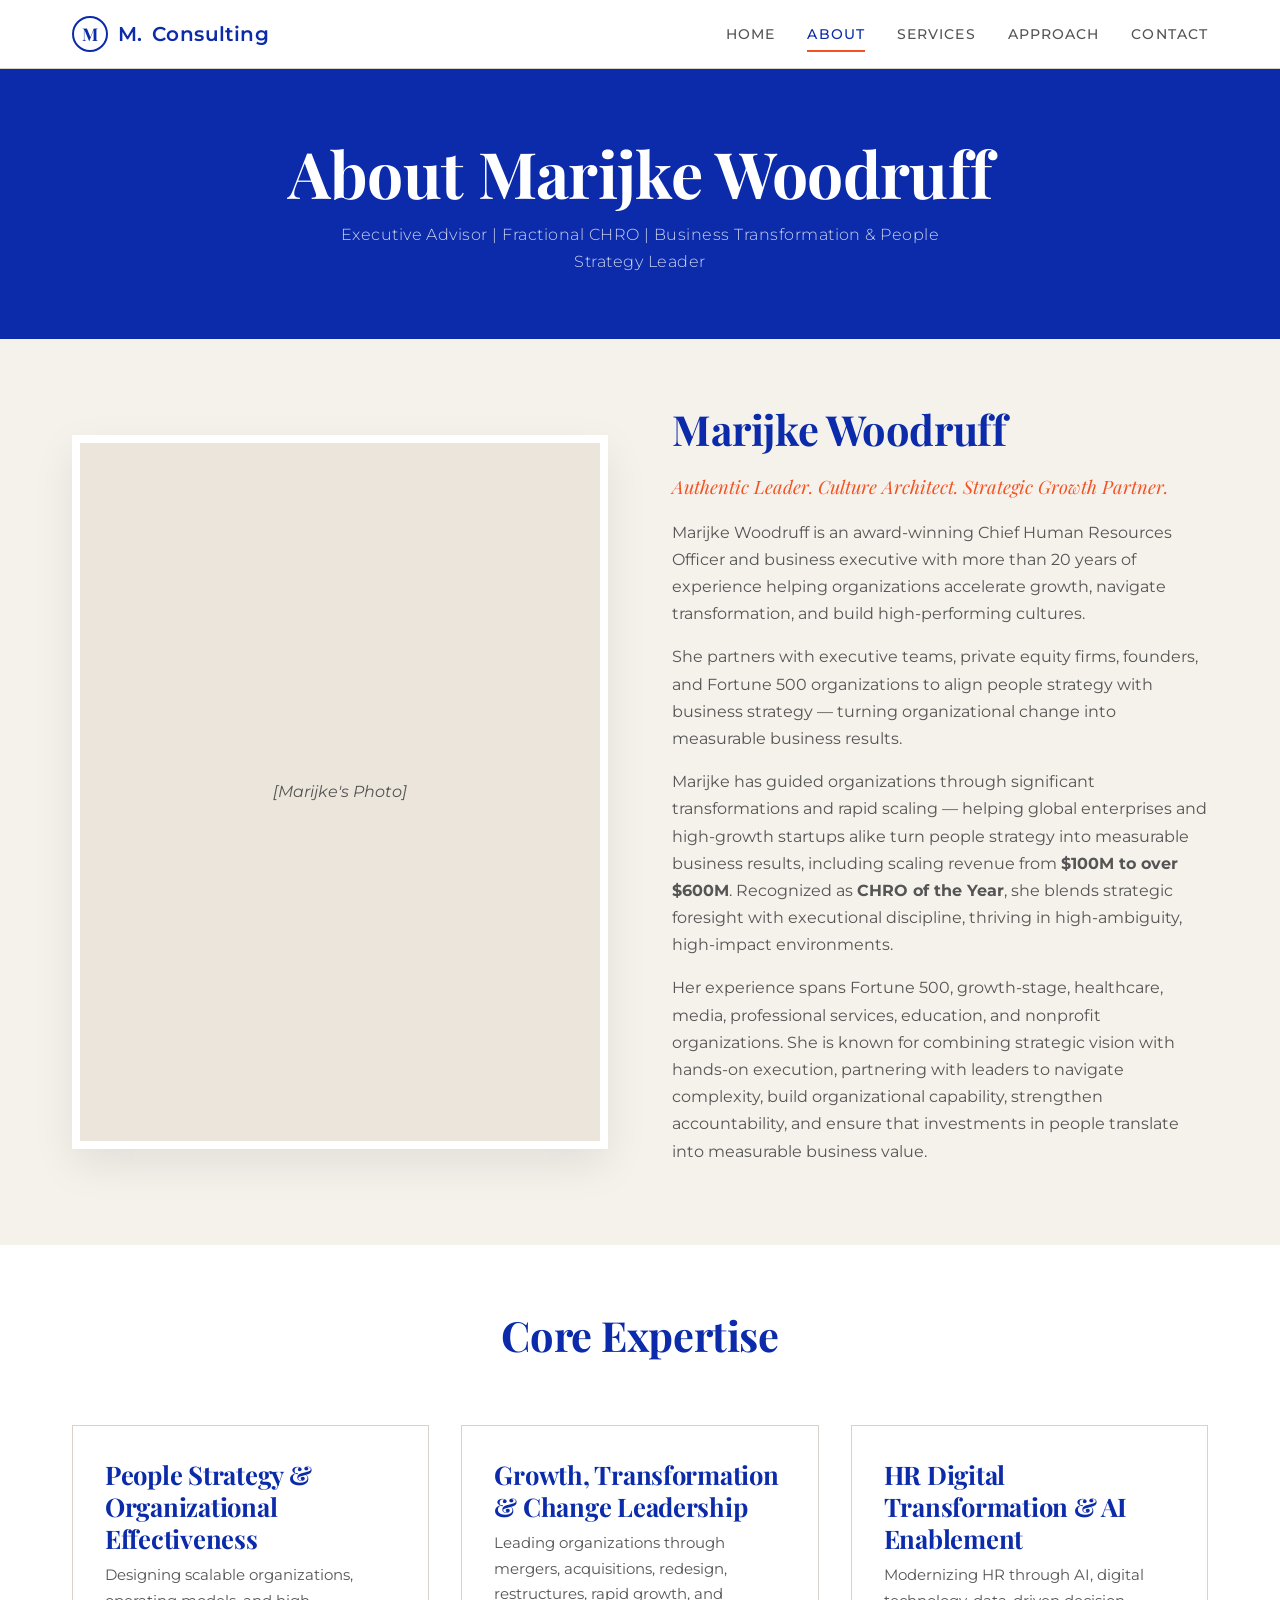
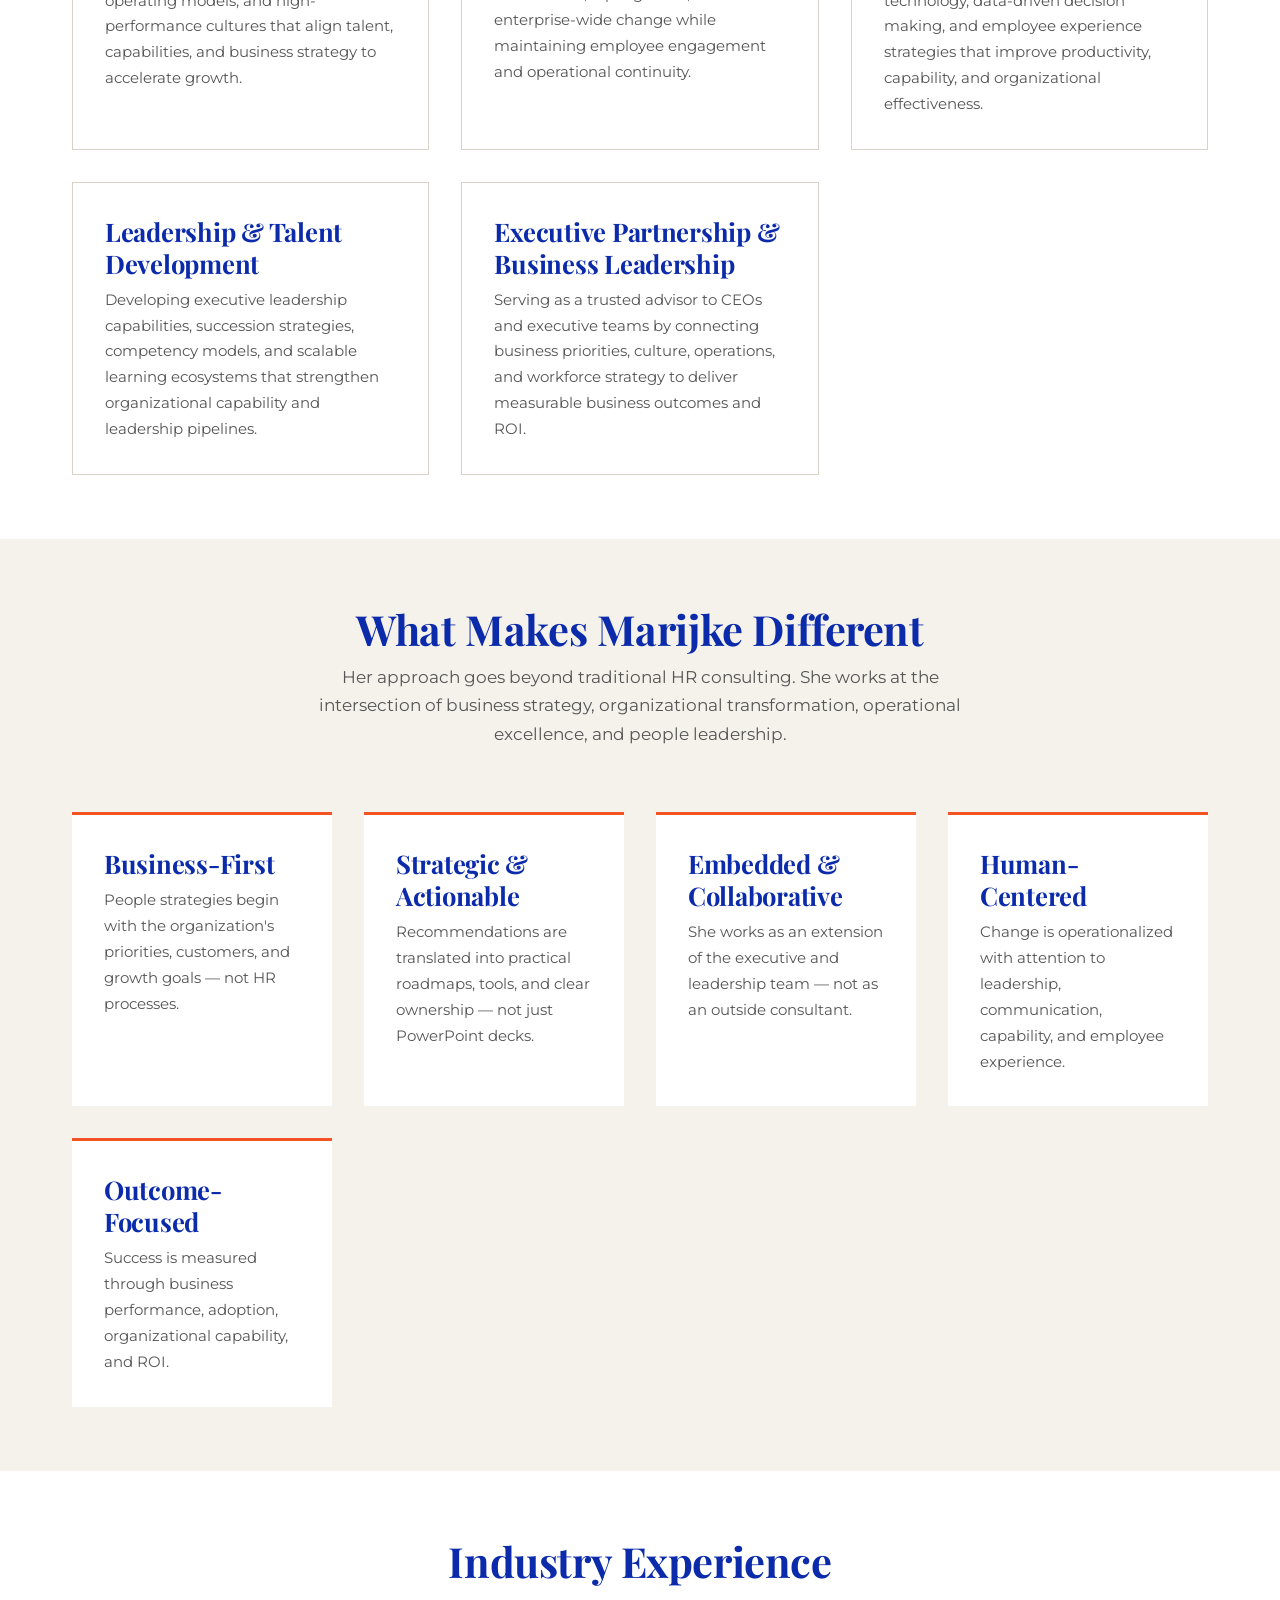
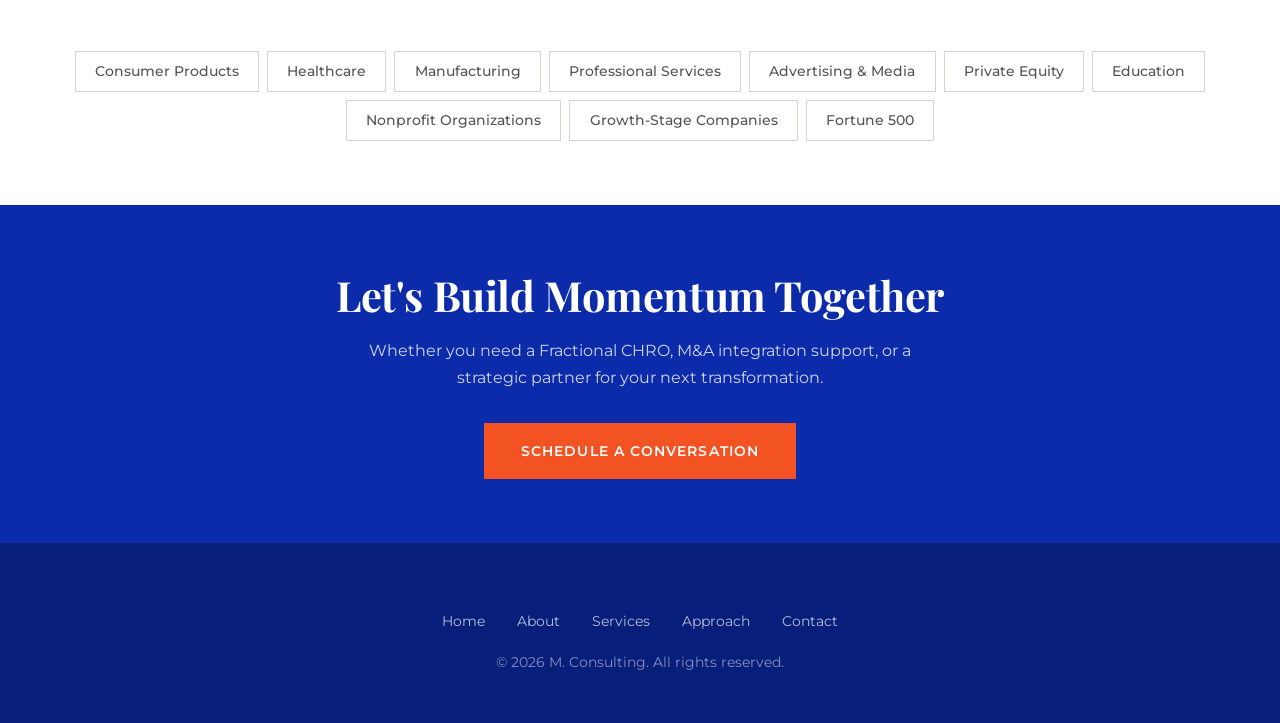
==== about.html @ b704c8e6 "Initial commit: Modern Corporate Minimalist design for M. Consulting" ====
<!DOCTYPE html>
<html lang="en">
<head>
  <meta charset="UTF-8">
  <meta name="viewport" content="width=device-width, initial-scale=1.0">
  <title>About — M. Consulting</title>
  <meta name="description" content="Meet Marijke Woodruff — award-winning CHRO, executive advisor, and business transformation leader with 20+ years of experience.">
  <link rel="stylesheet" href="assets/css/style.css">
</head>
<body>

  <nav>
    <div class="container">
       <a href="index.html" class="logo"><span class="logo-mark">M</span>M.<span>Consulting</span></a>
      <ul class="nav-links">
        <li><a href="index.html">Home</a></li>
        <li><a href="about.html" class="active">About</a></li>
        <li><a href="services.html">Services</a></li>
        <li><a href="momentum.html">Approach</a></li>
        <li><a href="contact.html">Contact</a></li>
      </ul>
    </div>
  </nav>

  <section class="page-header">
    <div class="container">
      <h1>About Marijke Woodruff</h1>
      <p>Executive Advisor | Fractional CHRO | Business Transformation &amp; People Strategy Leader</p>
    </div>
  </section>

  <section>
    <div class="container">
      <div class="bio-section">
        <div class="bio-image">
          [Marijke's Photo]
        </div>
        <div>
          <h2>Marijke Woodruff</h2>
          <p class="positioning"><em>Authentic Leader. Culture Architect. Strategic Growth Partner.</em></p>
          <p>Marijke Woodruff is an award-winning Chief Human Resources Officer and business executive with more than 20 years of experience helping organizations accelerate growth, navigate transformation, and build high-performing cultures.</p>
          <p>She partners with executive teams, private equity firms, founders, and Fortune 500 organizations to align people strategy with business strategy — turning organizational change into measurable business results.</p>
          <p>Marijke has guided organizations through significant transformations and rapid scaling — helping global enterprises and high-growth startups alike turn people strategy into measurable business results, including scaling revenue from <strong>$100M to over $600M</strong>. Recognized as <strong>CHRO of the Year</strong>, she blends strategic foresight with executional discipline, thriving in high-ambiguity, high-impact environments.</p>
          <p>Her experience spans Fortune 500, growth-stage, healthcare, media, professional services, education, and nonprofit organizations. She is known for combining strategic vision with hands-on execution, partnering with leaders to navigate complexity, build organizational capability, strengthen accountability, and ensure that investments in people translate into measurable business value.</p>
        </div>
      </div>
    </div>
  </section>

  <!-- Core Expertise -->
  <section class="section-alt">
    <div class="container">
      <div class="section-title">
        <h2>Core Expertise</h2>
      </div>
      <div class="card-grid">
        <div class="card">
          <h3>People Strategy &amp; Organizational Effectiveness</h3>
          <p>Designing scalable organizations, operating models, and high-performance cultures that align talent, capabilities, and business strategy to accelerate growth.</p>
        </div>
        <div class="card">
          <h3>Growth, Transformation &amp; Change Leadership</h3>
          <p>Leading organizations through mergers, acquisitions, redesign, restructures, rapid growth, and enterprise-wide change while maintaining employee engagement and operational continuity.</p>
        </div>
        <div class="card">
          <h3>HR Digital Transformation &amp; AI Enablement</h3>
          <p>Modernizing HR through AI, digital technology, data-driven decision making, and employee experience strategies that improve productivity, capability, and organizational effectiveness.</p>
        </div>
        <div class="card">
          <h3>Leadership &amp; Talent Development</h3>
          <p>Developing executive leadership capabilities, succession strategies, competency models, and scalable learning ecosystems that strengthen organizational capability and leadership pipelines.</p>
        </div>
        <div class="card">
          <h3>Executive Partnership &amp; Business Leadership</h3>
          <p>Serving as a trusted advisor to CEOs and executive teams by connecting business priorities, culture, operations, and workforce strategy to deliver measurable business outcomes and ROI.</p>
        </div>
      </div>
    </div>
  </section>

  <!-- What Makes Her Different -->
  <section>
    <div class="container">
      <div class="section-title">
        <h2>What Makes Marijke Different</h2>
        <p>Her approach goes beyond traditional HR consulting. She works at the intersection of business strategy, organizational transformation, operational excellence, and people leadership.</p>
      </div>
      <div class="differentiators">
        <div class="differentiator">
          <h3>Business-First</h3>
          <p>People strategies begin with the organization's priorities, customers, and growth goals — not HR processes.</p>
        </div>
        <div class="differentiator">
          <h3>Strategic &amp; Actionable</h3>
          <p>Recommendations are translated into practical roadmaps, tools, and clear ownership — not just PowerPoint decks.</p>
        </div>
        <div class="differentiator">
          <h3>Embedded &amp; Collaborative</h3>
          <p>She works as an extension of the executive and leadership team — not as an outside consultant.</p>
        </div>
        <div class="differentiator">
          <h3>Human-Centered</h3>
          <p>Change is operationalized with attention to leadership, communication, capability, and employee experience.</p>
        </div>
        <div class="differentiator">
          <h3>Outcome-Focused</h3>
          <p>Success is measured through business performance, adoption, organizational capability, and ROI.</p>
        </div>
      </div>
    </div>
  </section>

  <!-- Industry Experience -->
  <section class="section-alt">
    <div class="container">
      <div class="section-title">
        <h2>Industry Experience</h2>
      </div>
      <div class="industry-tags">
        <span class="tag">Consumer Products</span>
        <span class="tag">Healthcare</span>
        <span class="tag">Manufacturing</span>
        <span class="tag">Professional Services</span>
        <span class="tag">Advertising &amp; Media</span>
        <span class="tag">Private Equity</span>
        <span class="tag">Education</span>
        <span class="tag">Nonprofit Organizations</span>
        <span class="tag">Growth-Stage Companies</span>
        <span class="tag">Fortune 500</span>
      </div>
    </div>
  </section>

  <section class="section-dark cta-banner">
    <div class="container">
      <h2>Let's Build Momentum Together</h2>
      <p>Whether you need a Fractional CHRO, M&A integration support, or a strategic partner for your next transformation.</p>
       <a href="contact.html" class="btn btn-accent">Schedule a Conversation</a>
    </div>
  </section>

  <footer>
    <div class="container">
      <ul class="footer-links">
        <li><a href="index.html">Home</a></li>
        <li><a href="about.html">About</a></li>
        <li><a href="services.html">Services</a></li>
        <li><a href="momentum.html">Approach</a></li>
        <li><a href="contact.html">Contact</a></li>
      </ul>
      <p>&copy; 2026 M. Consulting. All rights reserved.</p>
    </div>
  </footer>

</body>
</html>
---- assets/css/style.css ----
/* M. Consulting — Modern Corporate Minimalist */
/* Editorial serif + modern sans. Navy, orange, cream palette. */

@import url('https://fonts.googleapis.com/css2?family=Playfair+Display:wght@400;500;600;700&family=Montserrat:wght@300;400;500;600;700&display=swap');

:root {
  /* Core palette */
  --color-navy: #0B2BAA;
  --color-navy-dark: #071f7a;
  --color-navy-light: #1e44c9;
  --color-orange: #F35222;
  --color-orange-dark: #d14016;
  --color-cream: #F5F1EB;
  --color-cream-dark: #EBE5DB;
  --color-charcoal: #333333;
  --color-charcoal-light: #555555;
  --color-white: #ffffff;
  --color-border: #D8D2C8;

  /* Typography */
  --font-heading: 'Playfair Display', Georgia, 'Times New Roman', serif;
  --font-body: 'Montserrat', -apple-system, BlinkMacSystemFont, 'Segoe UI', Roboto, sans-serif;

  /* Spacing */
  --space-xs: 0.5rem;
  --space-sm: 1rem;
  --space-md: 2rem;
  --space-lg: 4rem;
  --space-xl: 6rem;

  /* Layout */
  --max-width: 1200px;
  --content-width: 760px;
}

/* Reset */
*, *::before, *::after { box-sizing: border-box; margin: 0; padding: 0; }

html { scroll-behavior: smooth; }

body {
  font-family: var(--font-body);
  color: var(--color-charcoal);
  background: var(--color-cream);
  line-height: 1.7;
  -webkit-font-smoothing: antialiased;
  font-weight: 400;
}

/* Typography */
h1, h2, h3, h4 {
  font-family: var(--font-heading);
  font-weight: 700;
  line-height: 1.25;
  color: var(--color-navy);
  letter-spacing: -0.01em;
}

h1 { font-size: clamp(2.4rem, 5.5vw, 4rem); }
h2 { font-size: clamp(1.8rem, 3.5vw, 2.6rem); margin-bottom: var(--space-sm); }
h3 { font-size: clamp(1.3rem, 2.5vw, 1.6rem); margin-bottom: var(--space-xs); }
h4 { font-size: 1.1rem; margin-bottom: var(--space-xs); }

p { margin-bottom: var(--space-sm); color: var(--color-charcoal-light); }
a { color: var(--color-navy); text-decoration: none; transition: color 0.2s; }
a:hover { color: var(--color-orange); }

/* Container */
.container {
  max-width: var(--max-width);
  margin: 0 auto;
  padding: 0 var(--space-md);
}

/* Navigation */
nav {
  background: var(--color-white);
  border-bottom: 1px solid var(--color-border);
  padding: var(--space-sm) 0;
  position: sticky;
  top: 0;
  z-index: 100;
}

nav .container {
  display: flex;
  justify-content: space-between;
  align-items: center;
}

.logo {
  font-family: var(--font-body);
  font-size: 1.25rem;
  font-weight: 600;
  color: var(--color-navy);
  display: flex;
  align-items: center;
  gap: 0.6rem;
  letter-spacing: 0.02em;
}

.logo-mark {
  width: 36px;
  height: 36px;
  border: 2px solid var(--color-navy);
  border-radius: 50%;
  display: flex;
  align-items: center;
  justify-content: center;
  font-family: var(--font-heading);
  font-size: 1.1rem;
  font-weight: 700;
  color: var(--color-navy);
}

.logo:hover .logo-mark { border-color: var(--color-orange); color: var(--color-orange); }
.logo:hover { color: var(--color-orange); }

.nav-links {
  display: flex;
  gap: var(--space-md);
  list-style: none;
}

.nav-links a {
  font-size: 0.85rem;
  font-weight: 500;
  color: var(--color-charcoal-light);
  text-transform: uppercase;
  letter-spacing: 0.08em;
  padding: var(--space-xs) 0;
  border-bottom: 2px solid transparent;
  transition: all 0.2s;
}

.nav-links a:hover,
.nav-links a.active {
  color: var(--color-navy);
  border-bottom-color: var(--color-orange);
}

/* Hero Section */
.hero {
  background: var(--color-cream);
  padding: 0;
  overflow: hidden;
}

.hero .container {
  display: grid;
  grid-template-columns: 1fr 1fr;
  align-items: center;
  min-height: 85vh;
  max-width: 1400px;
}

.hero-content {
  padding: var(--space-xl) var(--space-lg) var(--space-xl) var(--space-md);
}

.hero-visual {
  position: relative;
  height: 100%;
  min-height: 500px;
  background: var(--color-navy);
  display: flex;
  align-items: center;
  justify-content: center;
}

.hero-visual::before {
  content: '';
  position: absolute;
  top: 0;
  left: -80px;
  width: 200px;
  height: 100%;
  background: var(--color-cream);
  transform: skewX(-8deg);
}

.hero-image {
  position: relative;
  z-index: 2;
  width: 75%;
  aspect-ratio: 3/4;
  background: var(--color-cream-dark);
  border: 8px solid var(--color-white);
  box-shadow: 0 24px 60px rgba(0,0,0,0.2);
  display: flex;
  align-items: center;
  justify-content: center;
  color: var(--color-charcoal-light);
  font-style: italic;
  font-size: 1.1rem;
}

.hero .subtitle {
  font-family: var(--font-body);
  font-size: 0.85rem;
  font-weight: 600;
  text-transform: uppercase;
  letter-spacing: 0.12em;
  color: var(--color-orange);
  margin-bottom: var(--space-sm);
}

.hero h1 {
  color: var(--color-navy);
  margin-bottom: var(--space-md);
}

.hero p {
  color: var(--color-charcoal-light);
  font-size: 1.1rem;
  max-width: 540px;
  margin-bottom: var(--space-md);
}

.hero .tagline {
  font-family: var(--font-heading);
  font-size: 1.2rem;
  color: var(--color-navy);
  margin: var(--space-md) 0;
}

.hero-buttons {
  display: flex;
  gap: var(--space-sm);
  flex-wrap: wrap;
}

/* Buttons */
.btn {
  display: inline-flex;
  align-items: center;
  justify-content: center;
  padding: 0.9rem 2.2rem;
  font-family: var(--font-body);
  font-size: 0.85rem;
  font-weight: 600;
  text-transform: uppercase;
  letter-spacing: 0.08em;
  cursor: pointer;
  transition: all 0.3s;
  border: 2px solid transparent;
  text-decoration: none;
}

.btn-primary {
  background: var(--color-navy);
  color: var(--color-white);
}

.btn-primary:hover {
  background: var(--color-navy-light);
  color: var(--color-white);
  transform: translateY(-2px);
  box-shadow: 0 8px 24px rgba(11, 43, 170, 0.25);
}

.btn-accent {
  background: var(--color-orange);
  color: var(--color-white);
}

.btn-accent:hover {
  background: var(--color-orange-dark);
  color: var(--color-white);
  transform: translateY(-2px);
  box-shadow: 0 8px 24px rgba(243, 82, 34, 0.25);
}

.btn-outline {
  background: transparent;
  color: var(--color-navy);
  border-color: var(--color-navy);
}

.btn-outline:hover {
  background: var(--color-navy);
  color: var(--color-white);
}

.btn-white {
  background: var(--color-white);
  color: var(--color-navy);
}

.btn-white:hover {
  background: var(--color-cream);
  color: var(--color-navy);
}

/* Sections */
section { padding: var(--space-lg) 0; }

.section-title {
  text-align: center;
  margin-bottom: var(--space-lg);
}

.section-title h2 { margin-bottom: var(--space-xs); }
.section-title p { max-width: 650px; margin: 0 auto; font-size: 1.05rem; }

/* Section backgrounds */
.section-alt { background: var(--color-white); }
.section-dark {
  background: var(--color-navy);
  color: var(--color-white);
}
.section-dark h2, .section-dark h3 { color: var(--color-white); }
.section-dark p { color: rgba(255,255,255,0.8); }
.section-dark .section-title p { color: rgba(255,255,255,0.75); }

/* Cards */
.card-grid {
  display: grid;
  grid-template-columns: repeat(auto-fit, minmax(300px, 1fr));
  gap: var(--space-md);
}

.card {
  background: var(--color-white);
  border: 1px solid var(--color-border);
  padding: var(--space-md);
  transition: transform 0.2s, box-shadow 0.2s;
}

.card:hover {
  transform: translateY(-4px);
  box-shadow: 0 12px 32px rgba(0,0,0,0.08);
}

.card h3 { margin-bottom: var(--space-xs); }
.card p { font-size: 0.95rem; margin-bottom: 0; }

.card-icon {
  font-size: 2rem;
  margin-bottom: var(--space-sm);
  color: var(--color-orange);
}

/* Service detail cards (expandable) */
.service-card {
  background: var(--color-white);
  border: 1px solid var(--color-border);
  margin-bottom: var(--space-sm);
  overflow: hidden;
}

.service-card summary {
  padding: var(--space-md);
  cursor: pointer;
  font-family: var(--font-heading);
  font-size: 1.15rem;
  font-weight: 700;
  color: var(--color-navy);
  display: flex;
  justify-content: space-between;
  align-items: center;
}

.service-card summary::-webkit-details-marker { display: none; }
.service-card summary::after {
  content: '+';
  font-size: 1.4rem;
  color: var(--color-orange);
  transition: transform 0.2s;
}

.service-card[open] summary::after {
  content: '−';
}

.service-card .service-body {
  padding: 0 var(--space-md) var(--space-md);
}

.service-card ul {
  list-style: none;
  padding: 0;
}

.service-card li {
  padding: 0.4rem 0;
  padding-left: 1.2rem;
  position: relative;
  color: var(--color-charcoal-light);
  font-size: 0.95rem;
}

.service-card li::before {
  content: '→';
  position: absolute;
  left: 0;
  color: var(--color-orange);
}

/* About / Bio */
.bio-section {
  display: grid;
  grid-template-columns: 1fr 1fr;
  gap: var(--space-lg);
  align-items: center;
}

.bio-image {
  width: 100%;
  background: var(--color-cream-dark);
  aspect-ratio: 3/4;
  display: flex;
  align-items: center;
  justify-content: center;
  color: var(--color-charcoal-light);
  font-style: italic;
  border: 8px solid var(--color-white);
  box-shadow: 0 16px 40px rgba(0,0,0,0.08);
}

/* Stats / Numbers */
.stats-grid {
  display: grid;
  grid-template-columns: repeat(3, 1fr);
  gap: var(--space-md);
  text-align: center;
}

.stat-number {
  font-family: var(--font-heading);
  font-size: 2.6rem;
  font-weight: 700;
  color: var(--color-navy);
}

.stat-label {
  font-size: 0.85rem;
  font-weight: 500;
  text-transform: uppercase;
  letter-spacing: 0.08em;
  color: var(--color-charcoal-light);
  margin-top: var(--space-xs);
}

/* Contact */
.contact-grid {
  display: grid;
  grid-template-columns: 1fr 1fr;
  gap: var(--space-lg);
}

.contact-form input,
.contact-form textarea,
.contact-form select {
  width: 100%;
  padding: 0.9rem;
  border: 1px solid var(--color-border);
  font-family: var(--font-body);
  font-size: 0.95rem;
  margin-bottom: var(--space-sm);
  background: var(--color-white);
  transition: border-color 0.2s;
  color: var(--color-charcoal);
}

.contact-form input:focus,
.contact-form textarea:focus,
.contact-form select:focus {
  outline: none;
  border-color: var(--color-orange);
  box-shadow: 0 0 0 3px rgba(243, 82, 34, 0.08);
}

.contact-form textarea { min-height: 140px; resize: vertical; }

.contact-info h3 { margin-bottom: var(--space-xs); }
.contact-info p { margin-bottom: var(--space-sm); }

/* Footer */
footer {
  background: var(--color-navy-dark);
  color: rgba(255,255,255,0.7);
  padding: var(--space-lg) 0 var(--space-md);
  text-align: center;
}

footer p { color: rgba(255,255,255,0.5); font-size: 0.9rem; }

.footer-links {
  display: flex;
  justify-content: center;
  gap: var(--space-md);
  margin-bottom: var(--space-sm);
  list-style: none;
  flex-wrap: wrap;
}

.footer-links a { color: rgba(255,255,255,0.7); font-size: 0.9rem; }
.footer-links a:hover { color: var(--color-orange); }

/* Page Header (inner pages) */
.page-header {
  padding: var(--space-lg) 0;
  background: var(--color-navy);
  color: var(--color-white);
  text-align: center;
}

.page-header h1 { color: var(--color-white); margin-bottom: var(--space-xs); }
.page-header p {
  color: rgba(255,255,255,0.8);
  max-width: 600px;
  margin: 0 auto;
  font-weight: 300;
  letter-spacing: 0.03em;
}

/* Content page */
.content-page { max-width: var(--content-width); margin: 0 auto; }
.content-page h2 { margin-top: var(--space-md); }
.content-page ul, .content-page ol { margin-bottom: var(--space-sm); padding-left: var(--space-md); }
.content-page li { margin-bottom: var(--space-xs); color: var(--color-charcoal-light); }

/* Testimonial */
.testimonial {
  text-align: center;
  padding: var(--space-md) var(--space-md) var(--space-lg);
  font-style: italic;
  font-family: var(--font-heading);
  color: var(--color-charcoal-light);
  max-width: 700px;
  margin: 0 auto;
  position: relative;
}

.testimonial::before {
  content: '"';
  font-size: 4rem;
  color: var(--color-orange);
  opacity: 0.3;
  position: absolute;
  top: -1rem;
  left: 50%;
  transform: translateX(-50%);
  font-family: Georgia, serif;
  line-height: 1;
}

.testimonial cite {
  display: block;
  font-style: normal;
  font-family: var(--font-body);
  font-size: 0.9rem;
  margin-top: var(--space-sm);
  color: var(--color-orange);
}

/* Approach steps */
.approach-grid {
  display: grid;
  grid-template-columns: repeat(5, 1fr);
  gap: var(--space-sm);
  text-align: center;
}

.approach-step {
  padding: var(--space-md) var(--space-sm);
  position: relative;
}

.approach-step:not(:last-child)::after {
  content: '';
  position: absolute;
  top: 32px;
  right: -10px;
  width: 20px;
  height: 2px;
  background: rgba(255,255,255,0.3);
}

.approach-step .step-number {
  display: inline-flex;
  align-items: center;
  justify-content: center;
  width: 64px;
  height: 64px;
  border-radius: 50%;
  border: 2px solid rgba(255,255,255,0.4);
  color: var(--color-white);
  font-family: var(--font-heading);
  font-size: 1.5rem;
  font-weight: 700;
  margin-bottom: var(--space-sm);
}

.approach-step h3 {
  color: var(--color-white);
  font-size: 1.2rem;
  margin-bottom: var(--space-xs);
}
.approach-step p { font-size: 0.9rem; margin-bottom: 0; color: rgba(255,255,255,0.75); }

/* Why different section */
.differentiators {
  display: grid;
  grid-template-columns: repeat(auto-fit, minmax(220px, 1fr));
  gap: var(--space-md);
}

.differentiator {
  padding: var(--space-md);
  border-top: 3px solid var(--color-orange);
  background: var(--color-white);
}

.differentiator h3 { margin-bottom: var(--space-xs); color: var(--color-navy); }
.differentiator p { font-size: 0.95rem; margin-bottom: 0; }

/* CTA Banner */
.cta-banner {
  text-align: center;
  padding: var(--space-lg) 0;
}

.cta-banner h2 { margin-bottom: var(--space-sm); }
.cta-banner p { margin-bottom: var(--space-md); max-width: 600px; margin-left: auto; margin-right: auto; }

/* Industry tags */
.industry-tags {
  display: flex;
  flex-wrap: wrap;
  gap: var(--space-xs);
  justify-content: center;
  margin-top: var(--space-sm);
}

.tag {
  padding: 0.5rem 1.2rem;
  background: transparent;
  border: 1px solid var(--color-border);
  font-size: 0.85rem;
  font-weight: 500;
  color: var(--color-charcoal-light);
}

/* Pillar grid (homepage) */
.pillar-grid {
  display: grid;
  grid-template-columns: repeat(4, 1fr);
  gap: var(--space-md);
  text-align: center;
}

.pillar {
  padding: var(--space-md);
  border-top: 2px solid var(--color-navy);
}

.pillar h3 {
  color: var(--color-navy);
  margin-bottom: var(--space-xs);
}

.pillar p {
  font-size: 0.9rem;
  margin-bottom: 0;
}

/* Who we serve grid */
.serve-grid {
  display: grid;
  grid-template-columns: repeat(2, 1fr);
  gap: var(--space-md);
}

.serve-card {
  background: var(--color-white);
  border: 1px solid var(--color-border);
  padding: var(--space-md);
}

.serve-card h3 {
  margin-bottom: var(--space-xs);
  font-size: 1.15rem;
  color: var(--color-navy);
}

.serve-card p {
  font-size: 0.95rem;
  margin-bottom: 0;
}

/* Outcomes grid */
.outcomes-grid {
  display: grid;
  grid-template-columns: repeat(2, 1fr);
  gap: var(--space-md);
}

.outcome {
  padding: var(--space-md);
  border-left: 3px solid var(--color-orange);
  background: var(--color-white);
}

.outcome h3 {
  margin-bottom: var(--space-xs);
  color: var(--color-navy);
}

.outcome p {
  font-size: 0.95rem;
  margin-bottom: 0;
}

/* Positioning tagline */
.positioning {
  font-family: var(--font-heading);
  color: var(--color-orange);
  font-size: 1.15rem;
  margin-bottom: var(--space-sm);
}

/* Mobile */
@media (max-width: 900px) {
  .hero .container { grid-template-columns: 1fr; min-height: auto; }
  .hero-content { padding: var(--space-lg) var(--space-md); text-align: center; }
  .hero-visual { min-height: 300px; }
  .hero-visual::before { display: none; }
  .hero p { margin-left: auto; margin-right: auto; }
  .hero-buttons { justify-content: center; }
}

@media (max-width: 768px) {
  .nav-links { display: none; }
  .bio-section { grid-template-columns: 1fr; }
  .contact-grid { grid-template-columns: 1fr; }
  .approach-grid { grid-template-columns: 1fr; }
  .approach-step:not(:last-child)::after { display: none; }
  .pillar-grid { grid-template-columns: repeat(2, 1fr); }
  .serve-grid { grid-template-columns: 1fr; }
  .outcomes-grid { grid-template-columns: 1fr; }
  .stats-grid { grid-template-columns: 1fr; gap: var(--space-sm); }
  .hero { padding: 0; }
  section { padding: var(--space-md) 0; }
  .hero .btn + .btn { margin-left: 0 !important; margin-top: var(--space-sm); display: block; }
}
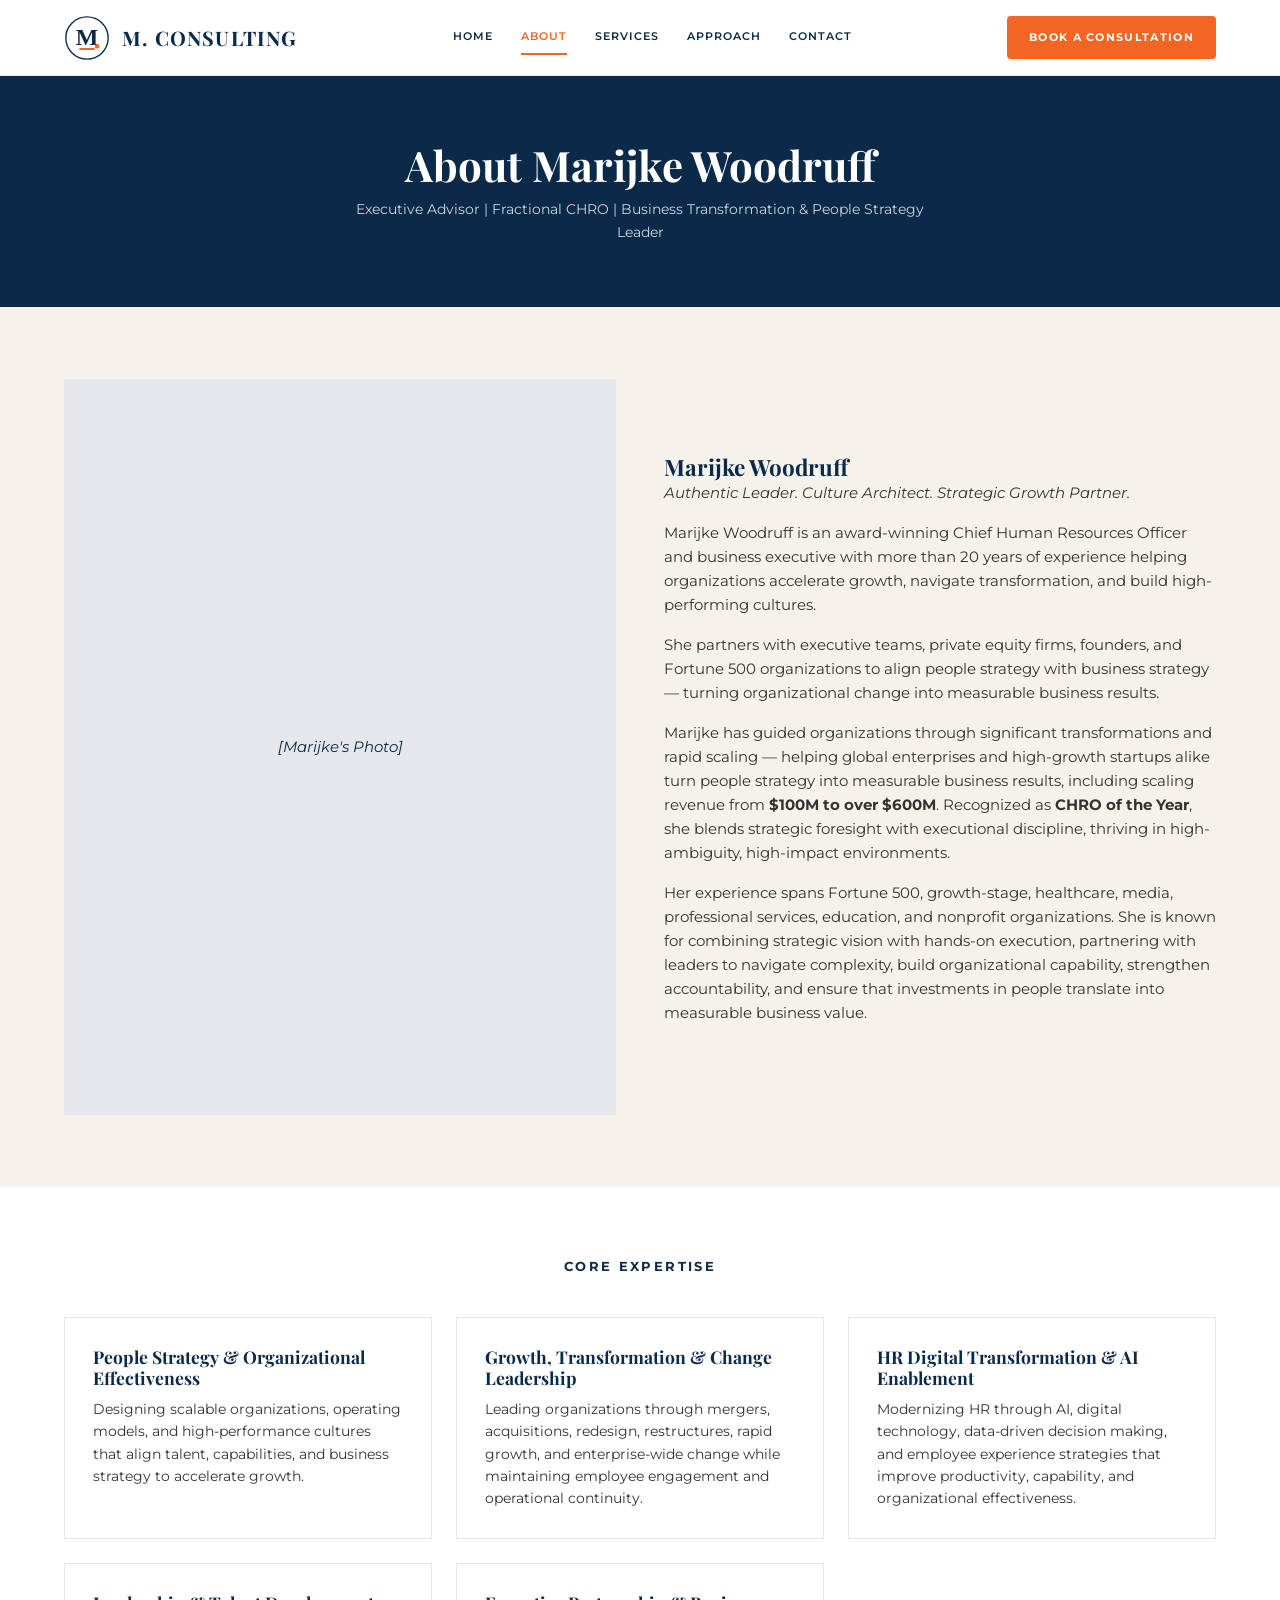
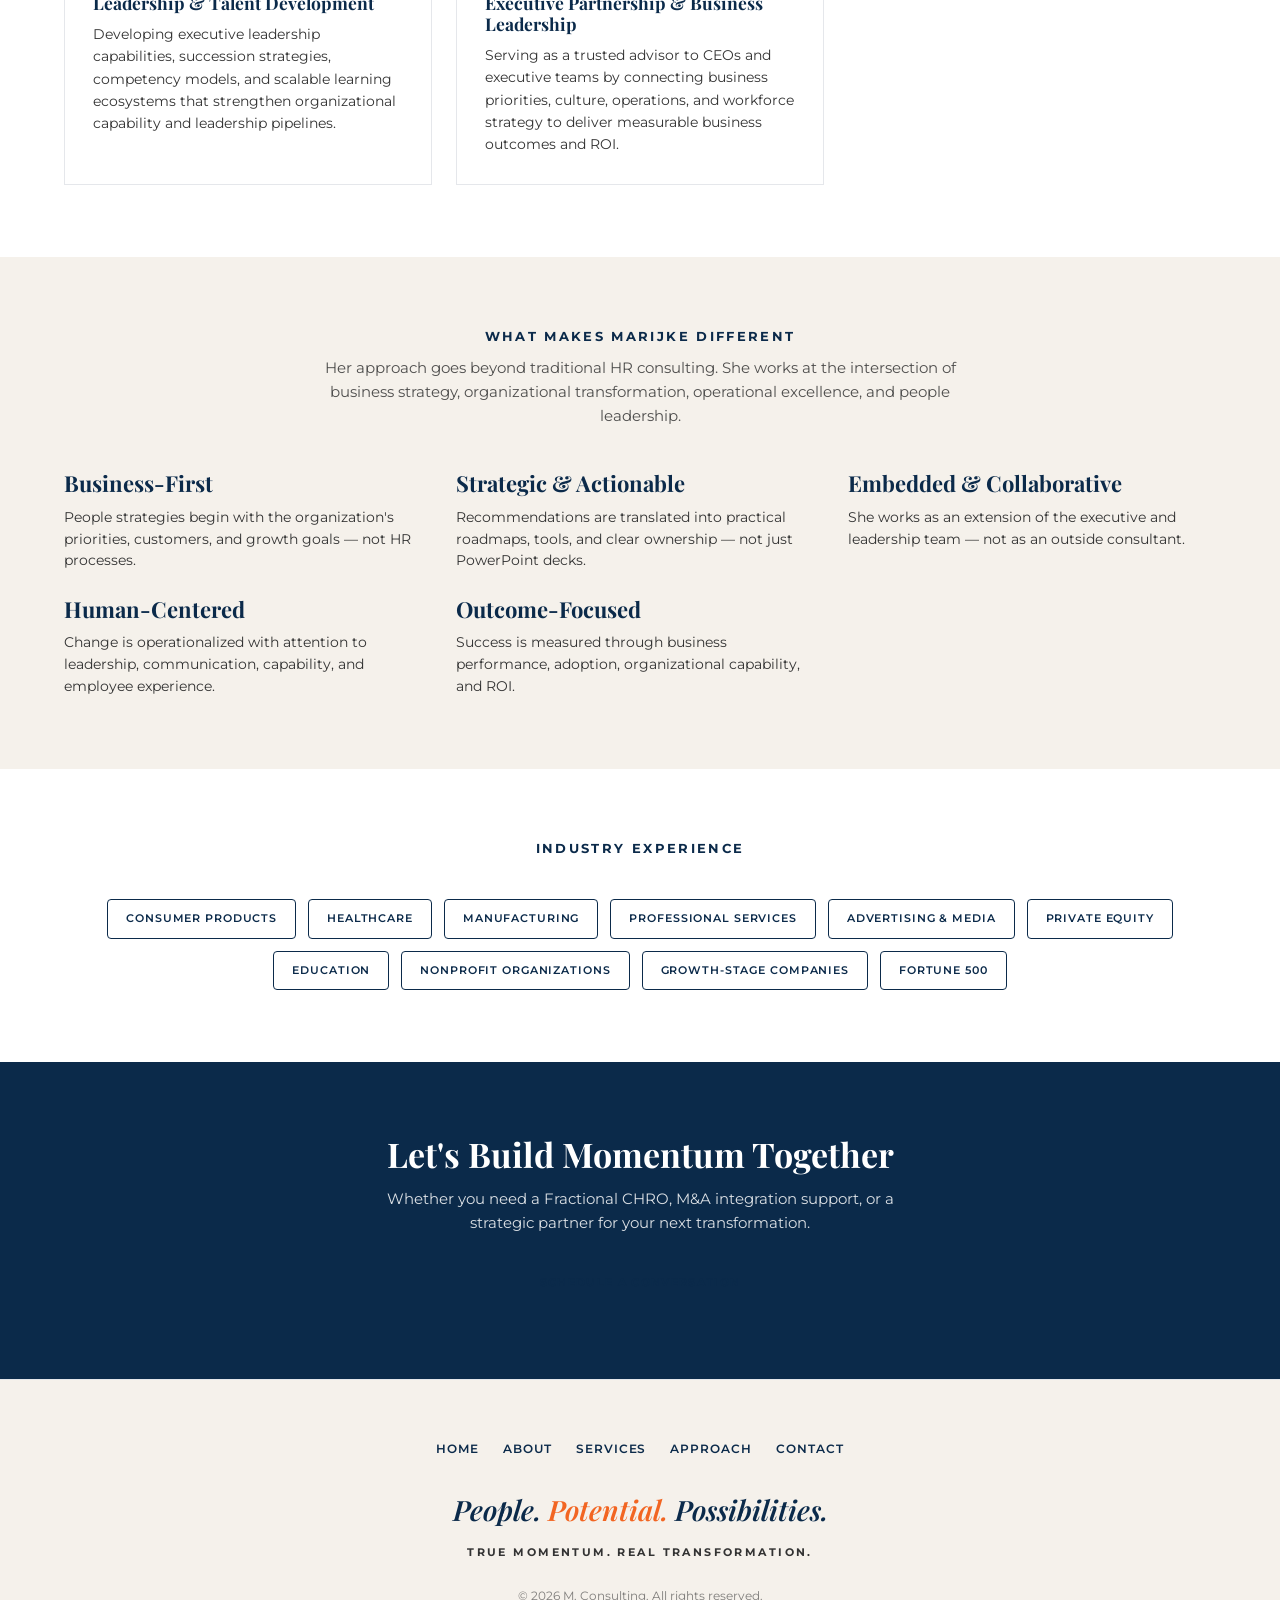
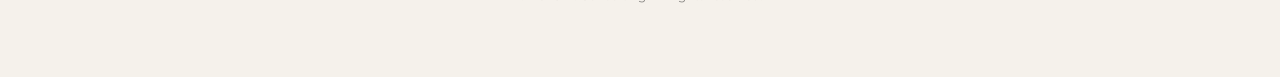
==== commit 1c02b763: "Update all pages to new brand design; add generated hero image placeholder" ====
--- a/about.html
+++ b/about.html
@@ -9,18 +9,28 @@
 </head>
 <body>
 
-  <nav>
-    <div class="container">
-       <a href="index.html" class="logo"><span class="logo-mark">M</span>M.<span>Consulting</span></a>
-      <ul class="nav-links">
-        <li><a href="index.html">Home</a></li>
-        <li><a href="about.html" class="active">About</a></li>
-        <li><a href="services.html">Services</a></li>
-        <li><a href="momentum.html">Approach</a></li>
-        <li><a href="contact.html">Contact</a></li>
-      </ul>
+  <!-- Header -->
+  <header class="site-header">
+    <div class="container nav-container">
+      <a href="index.html" class="logo">
+        <svg class="logo-mark" viewBox="0 0 100 100" xmlns="http://www.w3.org/2000/svg" aria-label="M. Consulting">
+          <circle cx="50" cy="50" r="46" fill="none" stroke="#0B2A4A" stroke-width="3"/>
+          <text x="50" y="66" text-anchor="middle" font-family="Georgia, 'Times New Roman', serif" font-size="52" font-weight="bold" fill="#0B2A4A">M</text>
+          <circle cx="72" cy="68" r="5" fill="#F26522"/>
+          <line x1="35" y1="74" x2="65" y2="74" stroke="#F26522" stroke-width="4" stroke-linecap="round"/>
+        </svg>
+        <span class="logo-wordmark">M. CONSULTING</span>
+      </a>
+      <nav class="main-nav">
+        <a href="index.html">Home</a>
+        <a href="about.html" class="active">About</a>
+        <a href="services.html">Services</a>
+        <a href="momentum.html">Approach</a>
+        <a href="contact.html">Contact</a>
+      </nav>
+      <a href="contact.html" class="btn btn-secondary nav-cta">Book a Consultation</a>
     </div>
-  </nav>
+  </header>
 
   <section class="page-header">
     <div class="container">
@@ -139,7 +149,7 @@
     </div>
   </section>
 
-  <footer>
+  <footer class="site-footer">
     <div class="container">
       <ul class="footer-links">
         <li><a href="index.html">Home</a></li>
@@ -148,7 +158,9 @@
         <li><a href="momentum.html">Approach</a></li>
         <li><a href="contact.html">Contact</a></li>
       </ul>
-      <p>&copy; 2026 M. Consulting. All rights reserved.</p>
+      <p class="footer-tagline">People. <span class="accent">Potential.</span> Possibilities.</p>
+      <p class="footer-subtag">True Momentum. Real Transformation.</p>
+      <p class="footer-copy">© 2026 M. Consulting. All rights reserved.</p>
     </div>
   </footer>
 
--- a/assets/css/style.css
+++ b/assets/css/style.css
@@ -1,747 +1,721 @@
-/* M. Consulting — Modern Corporate Minimalist */
-/* Editorial serif + modern sans. Navy, orange, cream palette. */
-
-@import url('https://fonts.googleapis.com/css2?family=Playfair+Display:wght@400;500;600;700&family=Montserrat:wght@300;400;500;600;700&display=swap');
+/* M. Consulting — Brand Board Design */
+/* Colors: Navy #0B2A4A, Orange #F26522, Cream #F5F1EB, Gray #E5E7EB, Charcoal #333333 */
+/* Fonts: Playfair Display (headings) + Montserrat (body/UI) */
+
+@import url('https://fonts.googleapis.com/css2?family=Playfair+Display:ital,wght@0,400;0,600;0,700;1,400;1,600;1,700&family=Montserrat:wght@400;500;600;700&display=swap');
 
 :root {
-  /* Core palette */
-  --color-navy: #0B2BAA;
-  --color-navy-dark: #071f7a;
-  --color-navy-light: #1e44c9;
-  --color-orange: #F35222;
-  --color-orange-dark: #d14016;
-  --color-cream: #F5F1EB;
-  --color-cream-dark: #EBE5DB;
-  --color-charcoal: #333333;
-  --color-charcoal-light: #555555;
-  --color-white: #ffffff;
-  --color-border: #D8D2C8;
-
-  /* Typography */
-  --font-heading: 'Playfair Display', Georgia, 'Times New Roman', serif;
-  --font-body: 'Montserrat', -apple-system, BlinkMacSystemFont, 'Segoe UI', Roboto, sans-serif;
-
-  /* Spacing */
-  --space-xs: 0.5rem;
-  --space-sm: 1rem;
-  --space-md: 2rem;
-  --space-lg: 4rem;
-  --space-xl: 6rem;
-
-  /* Layout */
-  --max-width: 1200px;
-  --content-width: 760px;
-}
-
-/* Reset */
+  --navy: #0B2A4A;
+  --navy-dark: #081f37;
+  --orange: #F26522;
+  --orange-dark: #d85a1b;
+  --cream: #F5F1EB;
+  --gray: #E5E7EB;
+  --charcoal: #333333;
+  --white: #ffffff;
+}
+
 *, *::before, *::after { box-sizing: border-box; margin: 0; padding: 0; }
 
 html { scroll-behavior: smooth; }
 
 body {
-  font-family: var(--font-body);
-  color: var(--color-charcoal);
-  background: var(--color-cream);
-  line-height: 1.7;
+  font-family: 'Montserrat', -apple-system, BlinkMacSystemFont, 'Segoe UI', Roboto, sans-serif;
+  font-size: 15px;
+  line-height: 1.6;
+  color: var(--charcoal);
+  background: var(--cream);
   -webkit-font-smoothing: antialiased;
-  font-weight: 400;
+}
+
+img { max-width: 100%; display: block; }
+
+.container {
+  max-width: 1200px;
+  margin: 0 auto;
+  padding: 0 24px;
 }
 
 /* Typography */
 h1, h2, h3, h4 {
-  font-family: var(--font-heading);
-  font-weight: 700;
-  line-height: 1.25;
-  color: var(--color-navy);
-  letter-spacing: -0.01em;
-}
-
-h1 { font-size: clamp(2.4rem, 5.5vw, 4rem); }
-h2 { font-size: clamp(1.8rem, 3.5vw, 2.6rem); margin-bottom: var(--space-sm); }
-h3 { font-size: clamp(1.3rem, 2.5vw, 1.6rem); margin-bottom: var(--space-xs); }
-h4 { font-size: 1.1rem; margin-bottom: var(--space-xs); }
-
-p { margin-bottom: var(--space-sm); color: var(--color-charcoal-light); }
-a { color: var(--color-navy); text-decoration: none; transition: color 0.2s; }
-a:hover { color: var(--color-orange); }
-
-/* Container */
-.container {
-  max-width: var(--max-width);
-  margin: 0 auto;
-  padding: 0 var(--space-md);
+  font-family: 'Playfair Display', Georgia, 'Times New Roman', serif;
+  font-weight: 700;
+  line-height: 1.2;
+  color: var(--navy);
+}
+
+p { margin-bottom: 1rem; color: var(--charcoal); }
+
+a { color: var(--navy); text-decoration: none; transition: color 0.2s; }
+a:hover { color: var(--orange); }
+
+/* Buttons */
+.btn {
+  display: inline-flex;
+  align-items: center;
+  justify-content: center;
+  font-family: 'Montserrat', sans-serif;
+  font-size: 11px;
+  font-weight: 700;
+  text-transform: uppercase;
+  letter-spacing: 0.12em;
+  padding: 13px 24px;
+  border-radius: 4px;
+  border: 2px solid transparent;
+  cursor: pointer;
+  transition: all 0.2s ease;
+  text-decoration: none;
+}
+
+.btn-primary {
+  background: var(--navy);
+  color: var(--white);
+  border-color: var(--navy);
+}
+.btn-primary:hover {
+  background: var(--navy-dark);
+  border-color: var(--navy-dark);
+  color: var(--white);
+}
+
+.btn-secondary {
+  background: var(--orange);
+  color: var(--white);
+  border-color: var(--orange);
+}
+.btn-secondary:hover {
+  background: var(--orange-dark);
+  border-color: var(--orange-dark);
+  color: var(--white);
+}
+
+.btn-outline {
+  background: var(--white);
+  color: var(--charcoal);
+  border-color: var(--navy);
+}
+.btn-outline:hover {
+  background: var(--navy);
+  color: var(--white);
+}
+
+/* Section label */
+.section-label {
+  font-family: 'Montserrat', sans-serif;
+  font-size: 13px;
+  font-weight: 700;
+  text-transform: uppercase;
+  letter-spacing: 0.18em;
+  color: var(--navy);
+  text-align: center;
+  margin-bottom: 48px;
+  position: relative;
+}
+
+.section-label::after {
+  content: '';
+  display: block;
+  width: 56px;
+  height: 2px;
+  background: var(--orange);
+  margin: 14px auto 0;
+}
+
+.section-label-light {
+  color: var(--white);
+}
+
+.section-label-light::after {
+  background: var(--orange);
 }
 
 /* Navigation */
-nav {
-  background: var(--color-white);
-  border-bottom: 1px solid var(--color-border);
-  padding: var(--space-sm) 0;
+.site-header {
+  background: var(--white);
+  border-bottom: 1px solid var(--gray);
+  height: 76px;
+  display: flex;
+  align-items: center;
   position: sticky;
   top: 0;
   z-index: 100;
 }
 
-nav .container {
-  display: flex;
+.nav-container {
+  display: flex;
+  align-items: center;
   justify-content: space-between;
-  align-items: center;
+  width: 100%;
 }
 
 .logo {
-  font-family: var(--font-body);
-  font-size: 1.25rem;
+  display: inline-flex;
+  align-items: center;
+  gap: 12px;
+  text-decoration: none;
+}
+
+.logo-mark {
+  width: 46px;
+  height: 46px;
+  flex-shrink: 0;
+}
+
+.logo-wordmark {
+  font-family: 'Playfair Display', serif;
+  font-weight: 700;
+  font-size: 20px;
+  letter-spacing: 0.06em;
+  color: var(--navy);
+}
+
+.logo:hover .logo-wordmark { color: var(--orange); }
+
+.main-nav {
+  display: flex;
+  align-items: center;
+  gap: 28px;
+}
+
+.main-nav a {
+  font-family: 'Montserrat', sans-serif;
+  font-size: 11px;
   font-weight: 600;
-  color: var(--color-navy);
-  display: flex;
-  align-items: center;
-  gap: 0.6rem;
-  letter-spacing: 0.02em;
-}
-
-.logo-mark {
-  width: 36px;
-  height: 36px;
-  border: 2px solid var(--color-navy);
-  border-radius: 50%;
-  display: flex;
-  align-items: center;
-  justify-content: center;
-  font-family: var(--font-heading);
-  font-size: 1.1rem;
-  font-weight: 700;
-  color: var(--color-navy);
-}
-
-.logo:hover .logo-mark { border-color: var(--color-orange); color: var(--color-orange); }
-.logo:hover { color: var(--color-orange); }
-
-.nav-links {
-  display: flex;
-  gap: var(--space-md);
-  list-style: none;
-}
-
-.nav-links a {
-  font-size: 0.85rem;
-  font-weight: 500;
-  color: var(--color-charcoal-light);
-  text-transform: uppercase;
-  letter-spacing: 0.08em;
-  padding: var(--space-xs) 0;
+  text-transform: uppercase;
+  letter-spacing: 0.09em;
+  color: var(--navy);
+  padding: 8px 0;
   border-bottom: 2px solid transparent;
-  transition: all 0.2s;
-}
-
-.nav-links a:hover,
-.nav-links a.active {
-  color: var(--color-navy);
-  border-bottom-color: var(--color-orange);
+}
+
+.main-nav a:hover,
+.main-nav a.active {
+  color: var(--orange);
+  border-bottom-color: var(--orange);
+}
+
+.nav-cta {
+  padding: 11px 20px;
 }
 
 /* Hero Section */
 .hero {
-  background: var(--color-cream);
-  padding: 0;
+  background: var(--cream);
   overflow: hidden;
 }
 
-.hero .container {
-  display: grid;
-  grid-template-columns: 1fr 1fr;
-  align-items: center;
-  min-height: 85vh;
-  max-width: 1400px;
-}
-
-.hero-content {
-  padding: var(--space-xl) var(--space-lg) var(--space-xl) var(--space-md);
-}
-
-.hero-visual {
-  position: relative;
+.hero-container {
+  display: grid;
+  grid-template-columns: 45% 55%;
+  min-height: 580px;
+  align-items: center;
+}
+
+.hero-text {
+  padding: 80px 48px 80px 0;
+}
+
+.hero-text h1 {
+  font-size: 54px;
+  line-height: 1.1;
+  margin-bottom: 18px;
+}
+
+.headline-navy {
+  color: var(--navy);
+  font-weight: 700;
+}
+
+.headline-orange {
+  color: var(--orange);
+  font-weight: 700;
+  font-style: italic;
+}
+
+.hero-tags {
+  font-family: 'Montserrat', sans-serif;
+  font-size: 11px;
+  font-weight: 700;
+  text-transform: uppercase;
+  letter-spacing: 0.16em;
+  color: var(--navy);
+  margin-bottom: 12px;
+}
+
+.hero-tagline {
+  font-family: 'Montserrat', sans-serif;
+  font-size: 11px;
+  font-weight: 700;
+  text-transform: uppercase;
+  letter-spacing: 0.18em;
+  color: var(--navy);
+  margin-bottom: 28px;
+}
+
+.hero-tagline .dot {
+  color: var(--orange);
+  margin: 0 5px;
+}
+
+.hero-body {
+  font-size: 15px;
+  line-height: 1.65;
+  color: var(--charcoal);
+  margin-bottom: 28px;
+  max-width: 460px;
+}
+
+.hero-actions {
+  display: flex;
+  gap: 14px;
+  flex-wrap: wrap;
+}
+
+.hero-image {
   height: 100%;
-  min-height: 500px;
-  background: var(--color-navy);
+  min-height: 580px;
+  background: var(--gray);
   display: flex;
   align-items: center;
   justify-content: center;
-}
-
-.hero-visual::before {
-  content: '';
-  position: absolute;
-  top: 0;
-  left: -80px;
-  width: 200px;
+  color: var(--navy);
+  font-style: italic;
+  overflow: hidden;
+}
+
+.hero-image img {
+  width: 100%;
   height: 100%;
-  background: var(--color-cream);
-  transform: skewX(-8deg);
-}
-
-.hero-image {
-  position: relative;
-  z-index: 2;
-  width: 75%;
-  aspect-ratio: 3/4;
-  background: var(--color-cream-dark);
-  border: 8px solid var(--color-white);
-  box-shadow: 0 24px 60px rgba(0,0,0,0.2);
+  object-fit: cover;
+}
+
+/* Services Section */
+.services {
+  background: var(--white);
+  padding: 88px 0;
+}
+
+.services-grid {
+  display: grid;
+  grid-template-columns: repeat(5, 1fr);
+  gap: 32px;
+}
+
+.service-card {
+  text-align: center;
+}
+
+.service-icon {
+  width: 88px;
+  height: 88px;
+  margin: 0 auto 20px;
+  border: 1.5px solid var(--navy);
+  border-radius: 50%;
   display: flex;
   align-items: center;
   justify-content: center;
-  color: var(--color-charcoal-light);
+  background: transparent;
+}
+
+.service-icon svg {
+  width: 40px;
+  height: 40px;
+}
+
+.service-card h3 {
+  font-family: 'Montserrat', sans-serif;
+  font-size: 12px;
+  font-weight: 700;
+  text-transform: uppercase;
+  letter-spacing: 0.1em;
+  color: var(--navy);
+  margin-bottom: 10px;
+}
+
+.service-card p {
+  font-size: 14px;
+  line-height: 1.55;
+  color: var(--charcoal);
+  opacity: 0.85;
+  margin: 0;
+}
+
+/* Approach Section */
+.approach {
+  background: var(--navy);
+  padding: 88px 0;
+}
+
+.approach-grid {
+  display: grid;
+  grid-template-columns: repeat(5, 1fr);
+  gap: 24px;
+}
+
+.approach-step {
+  text-align: center;
+  padding: 0 16px;
+  border-right: 1px solid rgba(255,255,255,0.15);
+}
+
+.approach-step:last-child {
+  border-right: none;
+}
+
+.step-number {
+  width: 44px;
+  height: 44px;
+  margin: 0 auto 16px;
+  background: var(--orange);
+  color: var(--white);
+  border-radius: 50%;
+  display: inline-flex;
+  align-items: center;
+  justify-content: center;
+  font-family: 'Montserrat', sans-serif;
+  font-size: 16px;
+  font-weight: 700;
+}
+
+.step-icon {
+  margin-bottom: 16px;
+}
+
+.step-icon svg {
+  width: 44px;
+  height: 44px;
+}
+
+.approach-step h3 {
+  font-family: 'Montserrat', sans-serif;
+  font-size: 12px;
+  font-weight: 700;
+  text-transform: uppercase;
+  letter-spacing: 0.1em;
+  color: var(--white);
+  margin-bottom: 10px;
+}
+
+.approach-step p {
+  font-size: 14px;
+  line-height: 1.5;
+  color: rgba(255,255,255,0.8);
+  margin: 0;
+}
+
+/* Footer */
+.site-footer {
+  background: var(--cream);
+  padding: 56px 24px;
+  text-align: center;
+  border-top: 1px solid var(--gray);
+}
+
+.footer-tagline {
+  font-family: 'Playfair Display', serif;
+  font-size: 28px;
+  font-weight: 600;
   font-style: italic;
-  font-size: 1.1rem;
-}
-
-.hero .subtitle {
-  font-family: var(--font-body);
-  font-size: 0.85rem;
+  color: var(--navy);
+  margin-bottom: 12px;
+}
+
+.footer-tagline .accent {
+  color: var(--orange);
+}
+
+.footer-subtag {
+  font-family: 'Montserrat', sans-serif;
+  font-size: 11px;
+  font-weight: 700;
+  text-transform: uppercase;
+  letter-spacing: 0.22em;
+  color: var(--charcoal);
+  margin: 0;
+}
+
+.footer-links {
+  display: flex;
+  justify-content: center;
+  gap: 24px;
+  margin-bottom: 28px;
+  list-style: none;
+  flex-wrap: wrap;
+}
+
+.footer-links a {
+  font-size: 12px;
   font-weight: 600;
   text-transform: uppercase;
-  letter-spacing: 0.12em;
-  color: var(--color-orange);
-  margin-bottom: var(--space-sm);
-}
-
-.hero h1 {
-  color: var(--color-navy);
-  margin-bottom: var(--space-md);
-}
-
-.hero p {
-  color: var(--color-charcoal-light);
-  font-size: 1.1rem;
-  max-width: 540px;
-  margin-bottom: var(--space-md);
-}
-
-.hero .tagline {
-  font-family: var(--font-heading);
-  font-size: 1.2rem;
-  color: var(--color-navy);
-  margin: var(--space-md) 0;
-}
-
-.hero-buttons {
-  display: flex;
-  gap: var(--space-sm);
-  flex-wrap: wrap;
-}
-
-/* Buttons */
-.btn {
-  display: inline-flex;
-  align-items: center;
-  justify-content: center;
-  padding: 0.9rem 2.2rem;
-  font-family: var(--font-body);
-  font-size: 0.85rem;
-  font-weight: 600;
-  text-transform: uppercase;
   letter-spacing: 0.08em;
-  cursor: pointer;
-  transition: all 0.3s;
-  border: 2px solid transparent;
-  text-decoration: none;
-}
-
-.btn-primary {
-  background: var(--color-navy);
-  color: var(--color-white);
-}
-
-.btn-primary:hover {
-  background: var(--color-navy-light);
-  color: var(--color-white);
-  transform: translateY(-2px);
-  box-shadow: 0 8px 24px rgba(11, 43, 170, 0.25);
-}
-
-.btn-accent {
-  background: var(--color-orange);
-  color: var(--color-white);
-}
-
-.btn-accent:hover {
-  background: var(--color-orange-dark);
-  color: var(--color-white);
-  transform: translateY(-2px);
-  box-shadow: 0 8px 24px rgba(243, 82, 34, 0.25);
-}
-
-.btn-outline {
-  background: transparent;
-  color: var(--color-navy);
-  border-color: var(--color-navy);
-}
-
-.btn-outline:hover {
-  background: var(--color-navy);
-  color: var(--color-white);
-}
-
-.btn-white {
-  background: var(--color-white);
-  color: var(--color-navy);
-}
-
-.btn-white:hover {
-  background: var(--color-cream);
-  color: var(--color-navy);
-}
-
-/* Sections */
-section { padding: var(--space-lg) 0; }
-
-.section-title {
-  text-align: center;
-  margin-bottom: var(--space-lg);
-}
-
-.section-title h2 { margin-bottom: var(--space-xs); }
-.section-title p { max-width: 650px; margin: 0 auto; font-size: 1.05rem; }
-
-/* Section backgrounds */
-.section-alt { background: var(--color-white); }
-.section-dark {
-  background: var(--color-navy);
-  color: var(--color-white);
-}
-.section-dark h2, .section-dark h3 { color: var(--color-white); }
-.section-dark p { color: rgba(255,255,255,0.8); }
-.section-dark .section-title p { color: rgba(255,255,255,0.75); }
-
-/* Cards */
+  color: var(--navy);
+}
+
+.footer-links a:hover { color: var(--orange); }
+
+.footer-copy {
+  font-size: 12px;
+  color: var(--charcoal);
+  opacity: 0.6;
+  margin-top: 24px;
+}
+
+/* Page Header */
+.page-header {
+  background: var(--navy);
+  padding: 64px 0;
+  text-align: center;
+  color: var(--white);
+}
+
+.page-header h1 {
+  color: var(--white);
+  font-size: 42px;
+  margin-bottom: 8px;
+}
+
+.page-header p {
+  color: rgba(255,255,255,0.8);
+  font-size: 14px;
+  max-width: 600px;
+  margin: 0 auto;
+}
+
+/* Content Sections */
+section { padding: 72px 0; }
+.section-alt { background: var(--white); }
+
+/* Legacy card styles (kept for other pages) */
 .card-grid {
   display: grid;
-  grid-template-columns: repeat(auto-fit, minmax(300px, 1fr));
-  gap: var(--space-md);
+  grid-template-columns: repeat(auto-fit, minmax(280px, 1fr));
+  gap: 24px;
 }
 
 .card {
-  background: var(--color-white);
-  border: 1px solid var(--color-border);
-  padding: var(--space-md);
-  transition: transform 0.2s, box-shadow 0.2s;
-}
-
-.card:hover {
-  transform: translateY(-4px);
-  box-shadow: 0 12px 32px rgba(0,0,0,0.08);
-}
-
-.card h3 { margin-bottom: var(--space-xs); }
-.card p { font-size: 0.95rem; margin-bottom: 0; }
+  background: var(--white);
+  border: 1px solid var(--gray);
+  padding: 28px;
+}
+
+.card h3 {
+  font-family: 'Playfair Display', serif;
+  margin-bottom: 10px;
+}
+
+.card p { font-size: 14px; margin-bottom: 0; }
 
 .card-icon {
   font-size: 2rem;
-  margin-bottom: var(--space-sm);
-  color: var(--color-orange);
-}
-
-/* Service detail cards (expandable) */
-.service-card {
-  background: var(--color-white);
-  border: 1px solid var(--color-border);
-  margin-bottom: var(--space-sm);
-  overflow: hidden;
-}
-
-.service-card summary {
-  padding: var(--space-md);
-  cursor: pointer;
-  font-family: var(--font-heading);
-  font-size: 1.15rem;
-  font-weight: 700;
-  color: var(--color-navy);
-  display: flex;
-  justify-content: space-between;
-  align-items: center;
-}
-
-.service-card summary::-webkit-details-marker { display: none; }
-.service-card summary::after {
-  content: '+';
-  font-size: 1.4rem;
-  color: var(--color-orange);
-  transition: transform 0.2s;
-}
-
-.service-card[open] summary::after {
-  content: '−';
-}
-
-.service-card .service-body {
-  padding: 0 var(--space-md) var(--space-md);
-}
-
-.service-card ul {
-  list-style: none;
-  padding: 0;
-}
-
-.service-card li {
-  padding: 0.4rem 0;
-  padding-left: 1.2rem;
-  position: relative;
-  color: var(--color-charcoal-light);
-  font-size: 0.95rem;
-}
-
-.service-card li::before {
-  content: '→';
-  position: absolute;
-  left: 0;
-  color: var(--color-orange);
-}
-
-/* About / Bio */
+  margin-bottom: 14px;
+  color: var(--orange);
+}
+
+/* Bio section */
 .bio-section {
   display: grid;
   grid-template-columns: 1fr 1fr;
-  gap: var(--space-lg);
+  gap: 48px;
   align-items: center;
 }
 
 .bio-image {
   width: 100%;
-  background: var(--color-cream-dark);
   aspect-ratio: 3/4;
+  background: var(--gray);
   display: flex;
   align-items: center;
   justify-content: center;
-  color: var(--color-charcoal-light);
+  color: var(--navy);
   font-style: italic;
-  border: 8px solid var(--color-white);
-  box-shadow: 0 16px 40px rgba(0,0,0,0.08);
-}
-
-/* Stats / Numbers */
+}
+
+/* Stats */
 .stats-grid {
   display: grid;
   grid-template-columns: repeat(3, 1fr);
-  gap: var(--space-md);
+  gap: 24px;
   text-align: center;
 }
 
 .stat-number {
-  font-family: var(--font-heading);
-  font-size: 2.6rem;
-  font-weight: 700;
-  color: var(--color-navy);
+  font-family: 'Playfair Display', serif;
+  font-size: 44px;
+  font-weight: 700;
+  color: var(--navy);
+  line-height: 1;
 }
 
 .stat-label {
-  font-size: 0.85rem;
-  font-weight: 500;
-  text-transform: uppercase;
-  letter-spacing: 0.08em;
-  color: var(--color-charcoal-light);
-  margin-top: var(--space-xs);
+  font-size: 11px;
+  font-weight: 700;
+  text-transform: uppercase;
+  letter-spacing: 0.1em;
+  color: var(--charcoal);
+  opacity: 0.8;
+  margin-top: 10px;
 }
 
 /* Contact */
 .contact-grid {
   display: grid;
   grid-template-columns: 1fr 1fr;
-  gap: var(--space-lg);
+  gap: 48px;
 }
 
 .contact-form input,
 .contact-form textarea,
 .contact-form select {
   width: 100%;
-  padding: 0.9rem;
-  border: 1px solid var(--color-border);
-  font-family: var(--font-body);
-  font-size: 0.95rem;
-  margin-bottom: var(--space-sm);
-  background: var(--color-white);
-  transition: border-color 0.2s;
-  color: var(--color-charcoal);
+  padding: 14px;
+  border: 1px solid var(--gray);
+  font-family: 'Montserrat', sans-serif;
+  font-size: 14px;
+  margin-bottom: 16px;
+  background: var(--white);
+  color: var(--charcoal);
 }
 
 .contact-form input:focus,
 .contact-form textarea:focus,
 .contact-form select:focus {
   outline: none;
-  border-color: var(--color-orange);
-  box-shadow: 0 0 0 3px rgba(243, 82, 34, 0.08);
+  border-color: var(--orange);
+  box-shadow: 0 0 0 3px rgba(242, 101, 34, 0.08);
 }
 
 .contact-form textarea { min-height: 140px; resize: vertical; }
 
-.contact-info h3 { margin-bottom: var(--space-xs); }
-.contact-info p { margin-bottom: var(--space-sm); }
-
-/* Footer */
-footer {
-  background: var(--color-navy-dark);
-  color: rgba(255,255,255,0.7);
-  padding: var(--space-lg) 0 var(--space-md);
-  text-align: center;
-}
-
-footer p { color: rgba(255,255,255,0.5); font-size: 0.9rem; }
-
-.footer-links {
-  display: flex;
+/* Page Title / Section Title */
+.section-title {
+  text-align: center;
+  margin-bottom: 42px;
+}
+
+.section-title h2 {
+  font-family: 'Montserrat', sans-serif;
+  font-size: 13px;
+  font-weight: 700;
+  text-transform: uppercase;
+  letter-spacing: 0.18em;
+  color: var(--navy);
+  margin-bottom: 12px;
+}
+
+.section-title p {
+  font-size: 15px;
+  color: var(--charcoal);
+  opacity: 0.85;
+  max-width: 640px;
+  margin: 0 auto;
+}
+
+/* Differentiators */
+.differentiators {
+  display: grid;
+  grid-template-columns: repeat(3, 1fr);
+  gap: 24px;
+}
+
+.differentiator h3,
+.outcome h3 {
+  font-family: 'Playfair Display', serif;
+  font-size: 22px;
+  margin-bottom: 10px;
+}
+
+.differentiator p,
+.outcome p {
+  font-size: 14px;
+  line-height: 1.55;
+  margin: 0;
+}
+
+/* Outcomes */
+.outcomes-grid {
+  display: grid;
+  grid-template-columns: repeat(2, 1fr);
+  gap: 32px;
+}
+
+.outcome {
+  text-align: center;
+  padding: 24px;
+}
+
+/* Industry tags */
+.industry-tags {
+  display: flex;
+  flex-wrap: wrap;
   justify-content: center;
-  gap: var(--space-md);
-  margin-bottom: var(--space-sm);
-  list-style: none;
-  flex-wrap: wrap;
-}
-
-.footer-links a { color: rgba(255,255,255,0.7); font-size: 0.9rem; }
-.footer-links a:hover { color: var(--color-orange); }
-
-/* Page Header (inner pages) */
-.page-header {
-  padding: var(--space-lg) 0;
-  background: var(--color-navy);
-  color: var(--color-white);
-  text-align: center;
-}
-
-.page-header h1 { color: var(--color-white); margin-bottom: var(--space-xs); }
-.page-header p {
-  color: rgba(255,255,255,0.8);
-  max-width: 600px;
-  margin: 0 auto;
-  font-weight: 300;
-  letter-spacing: 0.03em;
-}
-
-/* Content page */
-.content-page { max-width: var(--content-width); margin: 0 auto; }
-.content-page h2 { margin-top: var(--space-md); }
-.content-page ul, .content-page ol { margin-bottom: var(--space-sm); padding-left: var(--space-md); }
-.content-page li { margin-bottom: var(--space-xs); color: var(--color-charcoal-light); }
-
-/* Testimonial */
-.testimonial {
-  text-align: center;
-  padding: var(--space-md) var(--space-md) var(--space-lg);
-  font-style: italic;
-  font-family: var(--font-heading);
-  color: var(--color-charcoal-light);
-  max-width: 700px;
-  margin: 0 auto;
-  position: relative;
-}
-
-.testimonial::before {
-  content: '"';
-  font-size: 4rem;
-  color: var(--color-orange);
-  opacity: 0.3;
-  position: absolute;
-  top: -1rem;
-  left: 50%;
-  transform: translateX(-50%);
-  font-family: Georgia, serif;
-  line-height: 1;
-}
-
-.testimonial cite {
-  display: block;
-  font-style: normal;
-  font-family: var(--font-body);
-  font-size: 0.9rem;
-  margin-top: var(--space-sm);
-  color: var(--color-orange);
-}
-
-/* Approach steps */
-.approach-grid {
-  display: grid;
-  grid-template-columns: repeat(5, 1fr);
-  gap: var(--space-sm);
-  text-align: center;
-}
-
-.approach-step {
-  padding: var(--space-md) var(--space-sm);
-  position: relative;
-}
-
-.approach-step:not(:last-child)::after {
-  content: '';
-  position: absolute;
-  top: 32px;
-  right: -10px;
-  width: 20px;
-  height: 2px;
-  background: rgba(255,255,255,0.3);
-}
-
-.approach-step .step-number {
-  display: inline-flex;
-  align-items: center;
-  justify-content: center;
-  width: 64px;
-  height: 64px;
-  border-radius: 50%;
-  border: 2px solid rgba(255,255,255,0.4);
-  color: var(--color-white);
-  font-family: var(--font-heading);
-  font-size: 1.5rem;
-  font-weight: 700;
-  margin-bottom: var(--space-sm);
-}
-
-.approach-step h3 {
-  color: var(--color-white);
-  font-size: 1.2rem;
-  margin-bottom: var(--space-xs);
-}
-.approach-step p { font-size: 0.9rem; margin-bottom: 0; color: rgba(255,255,255,0.75); }
-
-/* Why different section */
-.differentiators {
-  display: grid;
-  grid-template-columns: repeat(auto-fit, minmax(220px, 1fr));
-  gap: var(--space-md);
-}
-
-.differentiator {
-  padding: var(--space-md);
-  border-top: 3px solid var(--color-orange);
-  background: var(--color-white);
-}
-
-.differentiator h3 { margin-bottom: var(--space-xs); color: var(--color-navy); }
-.differentiator p { font-size: 0.95rem; margin-bottom: 0; }
+  gap: 12px;
+}
+
+.tag {
+  display: inline-block;
+  font-family: 'Montserrat', sans-serif;
+  font-size: 11px;
+  font-weight: 600;
+  text-transform: uppercase;
+  letter-spacing: 0.08em;
+  color: var(--navy);
+  border: 1px solid var(--navy);
+  padding: 10px 18px;
+  border-radius: 4px;
+}
+
+.tag:hover {
+  background: var(--navy);
+  color: var(--white);
+}
 
 /* CTA Banner */
 .cta-banner {
-  text-align: center;
-  padding: var(--space-lg) 0;
-}
-
-.cta-banner h2 { margin-bottom: var(--space-sm); }
-.cta-banner p { margin-bottom: var(--space-md); max-width: 600px; margin-left: auto; margin-right: auto; }
-
-/* Industry tags */
-.industry-tags {
-  display: flex;
-  flex-wrap: wrap;
-  gap: var(--space-xs);
-  justify-content: center;
-  margin-top: var(--space-sm);
-}
-
-.tag {
-  padding: 0.5rem 1.2rem;
-  background: transparent;
-  border: 1px solid var(--color-border);
-  font-size: 0.85rem;
-  font-weight: 500;
-  color: var(--color-charcoal-light);
-}
-
-/* Pillar grid (homepage) */
-.pillar-grid {
-  display: grid;
-  grid-template-columns: repeat(4, 1fr);
-  gap: var(--space-md);
-  text-align: center;
-}
-
-.pillar {
-  padding: var(--space-md);
-  border-top: 2px solid var(--color-navy);
-}
-
-.pillar h3 {
-  color: var(--color-navy);
-  margin-bottom: var(--space-xs);
-}
-
-.pillar p {
-  font-size: 0.9rem;
-  margin-bottom: 0;
-}
-
-/* Who we serve grid */
-.serve-grid {
-  display: grid;
-  grid-template-columns: repeat(2, 1fr);
-  gap: var(--space-md);
-}
-
-.serve-card {
-  background: var(--color-white);
-  border: 1px solid var(--color-border);
-  padding: var(--space-md);
-}
-
-.serve-card h3 {
-  margin-bottom: var(--space-xs);
-  font-size: 1.15rem;
-  color: var(--color-navy);
-}
-
-.serve-card p {
-  font-size: 0.95rem;
-  margin-bottom: 0;
-}
-
-/* Outcomes grid */
-.outcomes-grid {
-  display: grid;
-  grid-template-columns: repeat(2, 1fr);
-  gap: var(--space-md);
-}
-
-.outcome {
-  padding: var(--space-md);
-  border-left: 3px solid var(--color-orange);
-  background: var(--color-white);
-}
-
-.outcome h3 {
-  margin-bottom: var(--space-xs);
-  color: var(--color-navy);
-}
-
-.outcome p {
-  font-size: 0.95rem;
-  margin-bottom: 0;
-}
-
-/* Positioning tagline */
-.positioning {
-  font-family: var(--font-heading);
-  color: var(--color-orange);
-  font-size: 1.15rem;
-  margin-bottom: var(--space-sm);
+  background: var(--navy);
+  text-align: center;
+  color: var(--white);
+}
+
+.cta-banner h2 {
+  color: var(--white);
+  font-size: 34px;
+  margin-bottom: 12px;
+}
+
+.cta-banner p {
+  color: rgba(255,255,255,0.85);
+  max-width: 560px;
+  margin: 0 auto 24px;
 }
 
 /* Mobile */
-@media (max-width: 900px) {
-  .hero .container { grid-template-columns: 1fr; min-height: auto; }
-  .hero-content { padding: var(--space-lg) var(--space-md); text-align: center; }
-  .hero-visual { min-height: 300px; }
-  .hero-visual::before { display: none; }
-  .hero p { margin-left: auto; margin-right: auto; }
-  .hero-buttons { justify-content: center; }
+@media (max-width: 1024px) {
+  .main-nav { display: none; }
+  .nav-cta { display: none; }
+  .hero-container { grid-template-columns: 1fr; }
+  .hero-text { padding: 56px 0; text-align: center; }
+  .hero-text h1 { font-size: 42px; }
+  .hero-body { margin-left: auto; margin-right: auto; }
+  .hero-actions { justify-content: center; }
+  .hero-image { min-height: 320px; }
+  .services-grid { grid-template-columns: repeat(3, 1fr); }
+  .approach-grid { grid-template-columns: repeat(3, 1fr); }
+  .approach-step { border-right: none; border-bottom: 1px solid rgba(255,255,255,0.15); padding-bottom: 28px; }
+  .approach-step:nth-child(3) { border-bottom: none; }
 }
 
 @media (max-width: 768px) {
-  .nav-links { display: none; }
+  .services-grid { grid-template-columns: repeat(2, 1fr); }
+  .approach-grid { grid-template-columns: repeat(2, 1fr); }
   .bio-section { grid-template-columns: 1fr; }
   .contact-grid { grid-template-columns: 1fr; }
+  .stats-grid { grid-template-columns: 1fr; }
+}
+
+@media (max-width: 480px) {
+  .services-grid { grid-template-columns: 1fr; }
   .approach-grid { grid-template-columns: 1fr; }
-  .approach-step:not(:last-child)::after { display: none; }
-  .pillar-grid { grid-template-columns: repeat(2, 1fr); }
-  .serve-grid { grid-template-columns: 1fr; }
-  .outcomes-grid { grid-template-columns: 1fr; }
-  .stats-grid { grid-template-columns: 1fr; gap: var(--space-sm); }
-  .hero { padding: 0; }
-  section { padding: var(--space-md) 0; }
-  .hero .btn + .btn { margin-left: 0 !important; margin-top: var(--space-sm); display: block; }
-}
+  .hero-text h1 { font-size: 34px; }
+  .hero-actions { flex-direction: column; align-items: center; }
+  .btn { width: 100%; max-width: 280px; }
+}
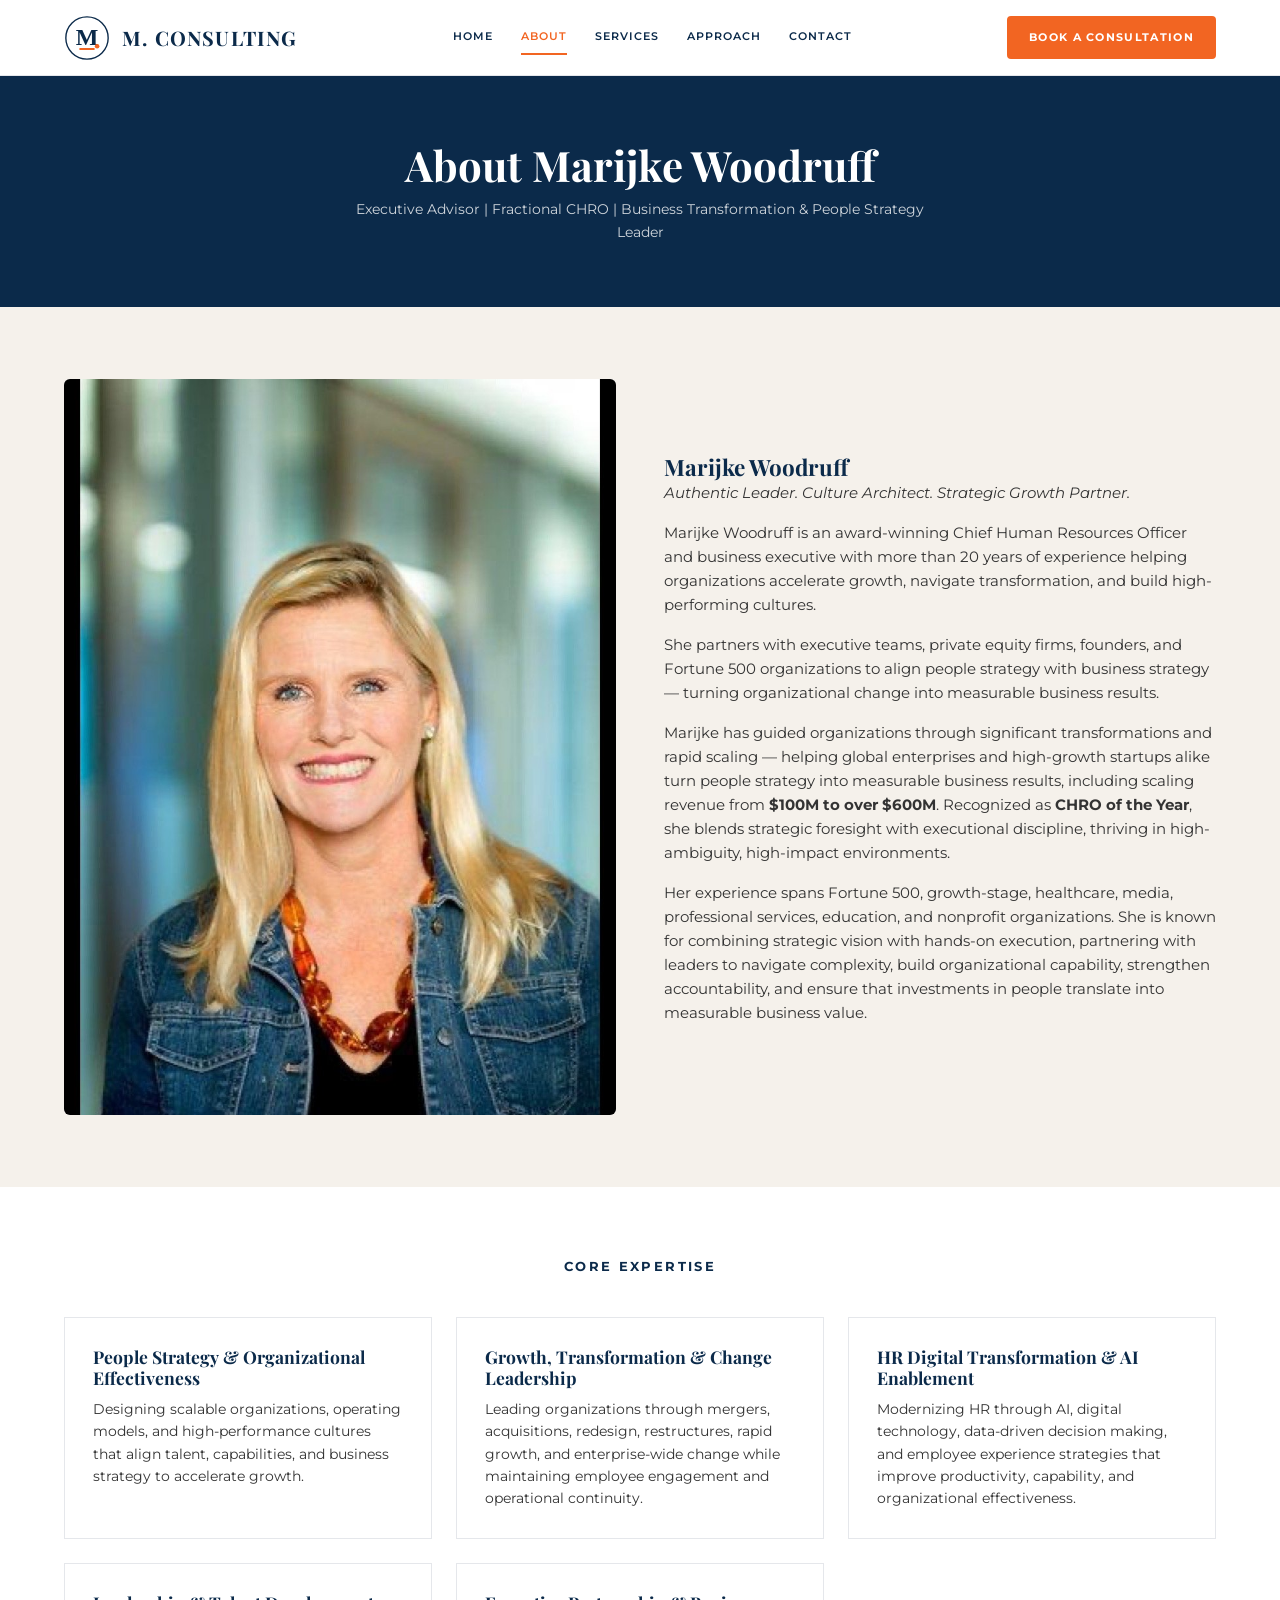
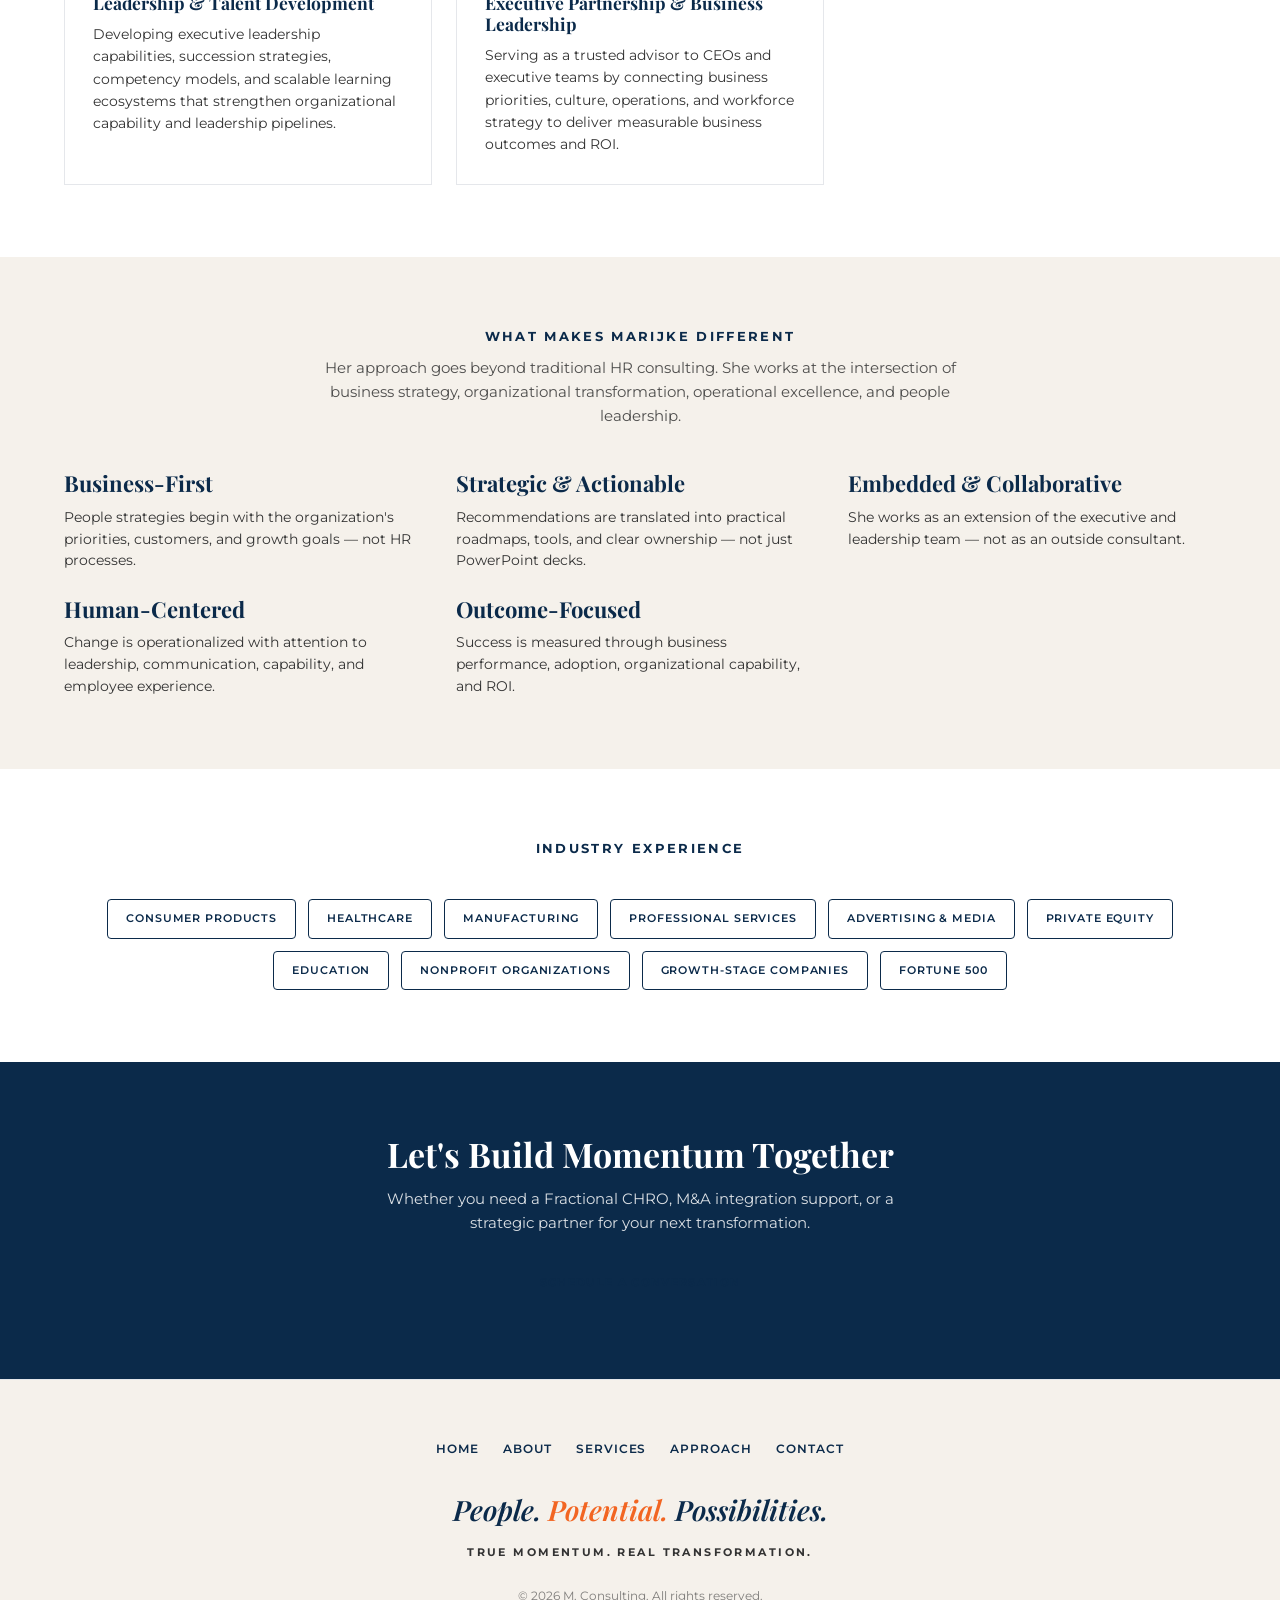
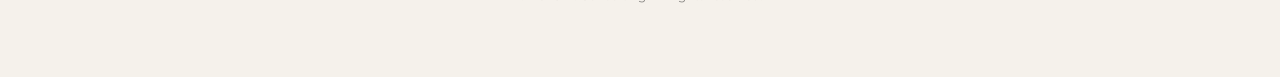
==== commit 7fecea30: "Move Marijke portrait to About page; restore brand graphic in hero" ====
--- a/about.html
+++ b/about.html
@@ -43,7 +43,7 @@
     <div class="container">
       <div class="bio-section">
         <div class="bio-image">
-          [Marijke's Photo]
+          <img src="assets/images/marijke-portrait.jpg" alt="Marijke Woodruff" style="width:100%; height:100%; object-fit:cover;">
         </div>
         <div>
           <h2>Marijke Woodruff</h2>
--- a/assets/css/style.css
+++ b/assets/css/style.css
@@ -274,19 +274,22 @@
 .hero-image {
   height: 100%;
   min-height: 580px;
-  background: var(--gray);
+  background: var(--cream);
   display: flex;
   align-items: center;
   justify-content: center;
-  color: var(--navy);
-  font-style: italic;
   overflow: hidden;
+  padding: 48px;
 }
 
 .hero-image img {
-  width: 100%;
+  width: auto;
   height: 100%;
-  object-fit: cover;
+  max-height: 520px;
+  object-fit: contain;
+  object-position: center;
+  border-radius: 6px;
+  box-shadow: 0 20px 60px rgba(11,42,74,0.15);
 }
 
 /* Services Section */
@@ -528,6 +531,15 @@
   justify-content: center;
   color: var(--navy);
   font-style: italic;
+  overflow: hidden;
+  border-radius: 6px;
+}
+
+.bio-image img {
+  width: 100%;
+  height: 100%;
+  object-fit: cover;
+  object-position: center top;
 }
 
 /* Stats */
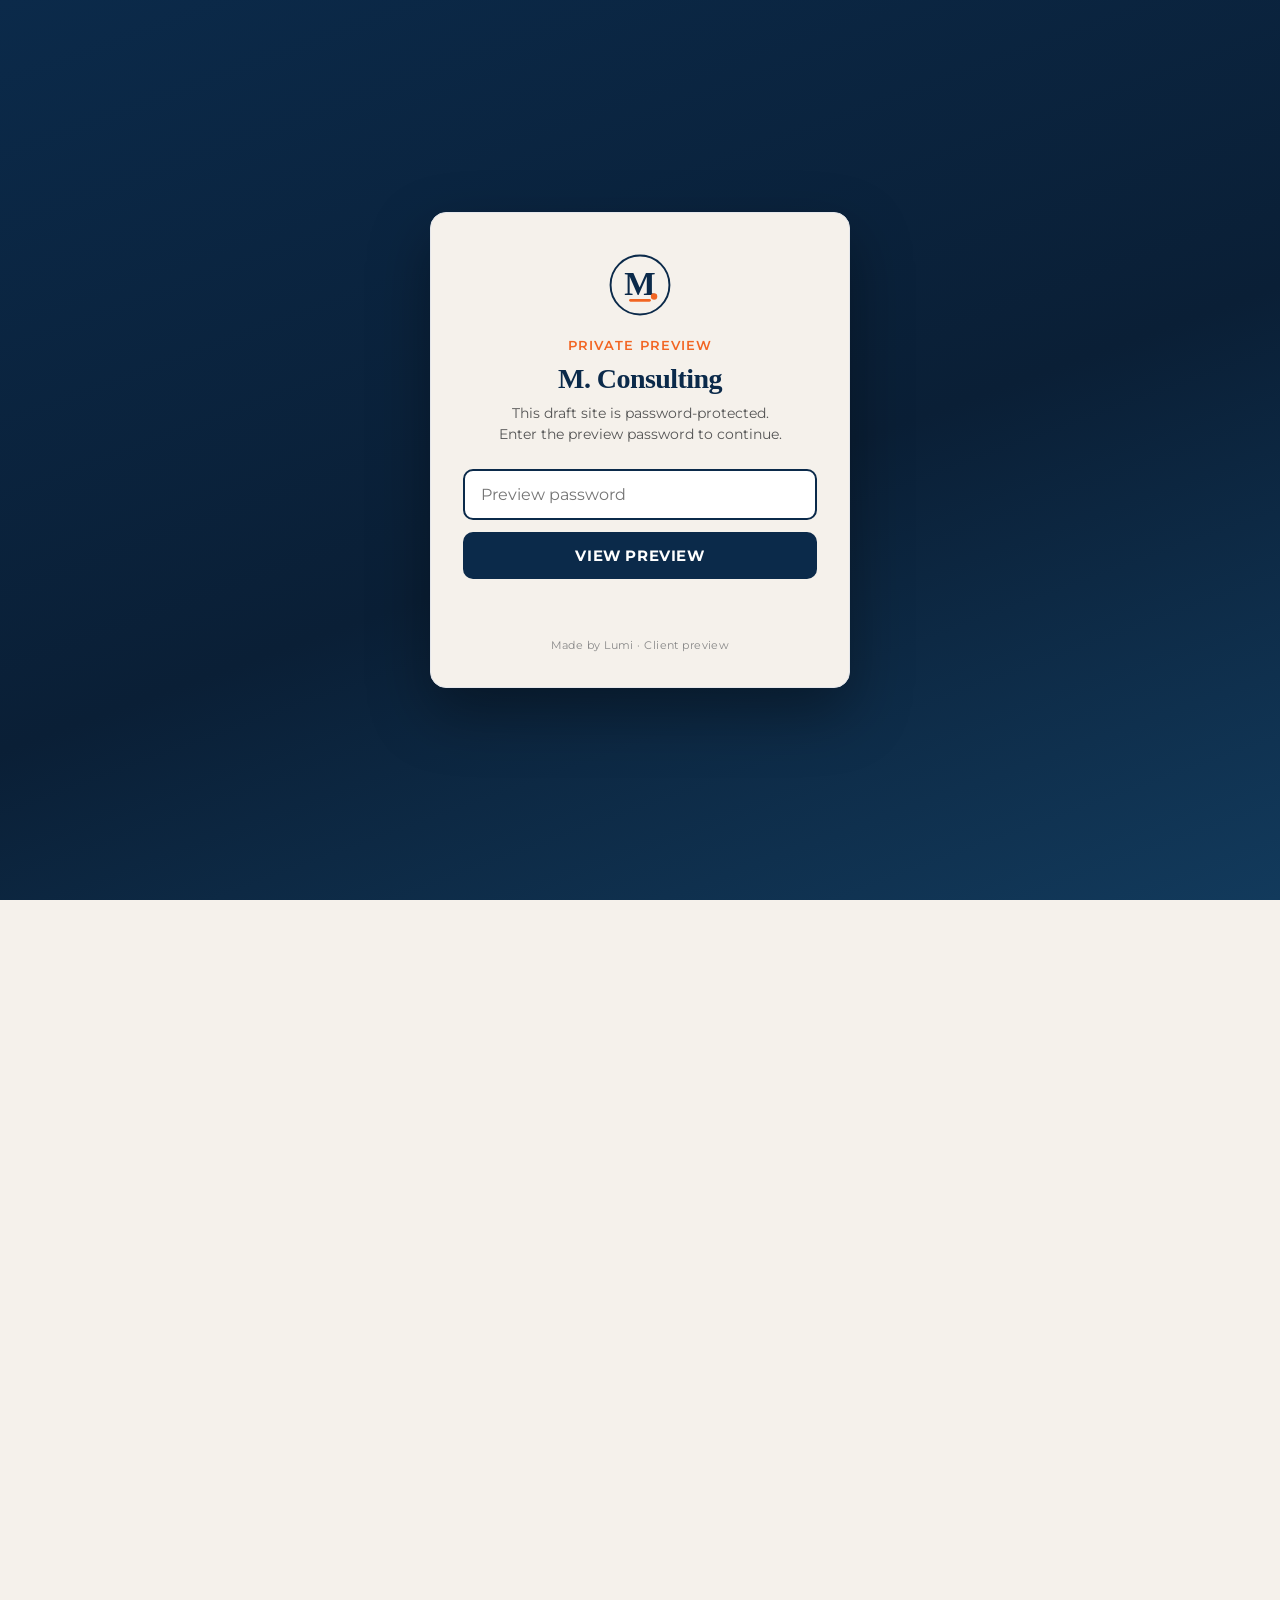
==== commit 25bbc28e: "feat: password-protect client preview (Momentum2026) Branded session-scoped gate on all pages so the" ====
--- a/about.html
+++ b/about.html
@@ -6,6 +6,7 @@
   <title>About — M. Consulting</title>
   <meta name="description" content="Meet Marijke Woodruff — award-winning CHRO, executive advisor, and business transformation leader with 20+ years of experience.">
   <link rel="stylesheet" href="assets/css/style.css">
+  <script src="assets/js/preview-gate.js"></script>
 </head>
 <body>
 
--- a/assets/css/style.css
+++ b/assets/css/style.css
@@ -279,17 +279,13 @@
   align-items: center;
   justify-content: center;
   overflow: hidden;
-  padding: 48px;
 }
 
 .hero-image img {
-  width: auto;
+  width: 100%;
   height: 100%;
-  max-height: 520px;
-  object-fit: contain;
+  object-fit: cover;
   object-position: center;
-  border-radius: 6px;
-  box-shadow: 0 20px 60px rgba(11,42,74,0.15);
 }
 
 /* Services Section */
@@ -487,6 +483,13 @@
 /* Content Sections */
 section { padding: 72px 0; }
 .section-alt { background: var(--white); }
+.section-dark { background: var(--navy); }
+.section-dark .section-title h2 { color: var(--white); }
+.section-dark .section-title p { color: rgba(255,255,255,0.8); }
+.section-dark h3,
+.section-dark h2,
+.section-dark h1 { color: var(--white); }
+.section-dark p { color: rgba(255,255,255,0.8); }
 
 /* Legacy card styles (kept for other pages) */
 .card-grid {
@@ -615,9 +618,8 @@
 }
 
 .section-title p {
-  font-size: 15px;
-  color: var(--charcoal);
-  opacity: 0.85;
+  font-size: 17px;
+  color: var(--text-light);
   max-width: 640px;
   margin: 0 auto;
 }
@@ -627,6 +629,29 @@
   display: grid;
   grid-template-columns: repeat(3, 1fr);
   gap: 24px;
+}
+
+.differentiator {
+  background: var(--white);
+  padding: 32px;
+  border-radius: 6px;
+  text-align: center;
+  border-top: 3px solid var(--orange);
+}
+
+.differentiator-icon {
+  width: 48px;
+  height: 48px;
+  border-radius: 50%;
+  border: 2px solid var(--orange);
+  color: var(--orange);
+  display: flex;
+  align-items: center;
+  justify-content: center;
+  margin: 0 auto 18px;
+  font-family: 'Montserrat', sans-serif;
+  font-size: 14px;
+  font-weight: 700;
 }
 
 .differentiator h3,
@@ -638,9 +663,9 @@
 
 .differentiator p,
 .outcome p {
-  font-size: 14px;
-  line-height: 1.55;
-  margin: 0;
+  font-size: 15px;
+  color: var(--charcoal);
+  opacity: 0.85;
 }
 
 /* Outcomes */
@@ -653,6 +678,27 @@
 .outcome {
   text-align: center;
   padding: 24px;
+}
+
+/* Outcomes dark */
+.outcomes-grid-dark .approach-step {
+  border-right: 1px solid rgba(255,255,255,0.15);
+}
+
+.outcomes-grid-dark .approach-step:last-child {
+  border-right: none;
+}
+
+@media (max-width: 1024px) {
+  .outcomes-grid-dark .approach-step { border-right: none; border-bottom: 1px solid rgba(255,255,255,0.15); }
+  .outcomes-grid-dark .approach-step:nth-child(2) { border-bottom: 1px solid rgba(255,255,255,0.15); }
+  .outcomes-grid-dark .approach-step:nth-child(4) { border-bottom: none; }
+}
+
+@media (max-width: 768px) {
+  .outcomes-grid-dark .approach-step:nth-child(2),
+  .outcomes-grid-dark .approach-step:nth-child(4) { border-bottom: 1px solid rgba(255,255,255,0.15); }
+  .outcomes-grid-dark .approach-step:last-child { border-bottom: none; }
 }
 
 /* Industry tags */
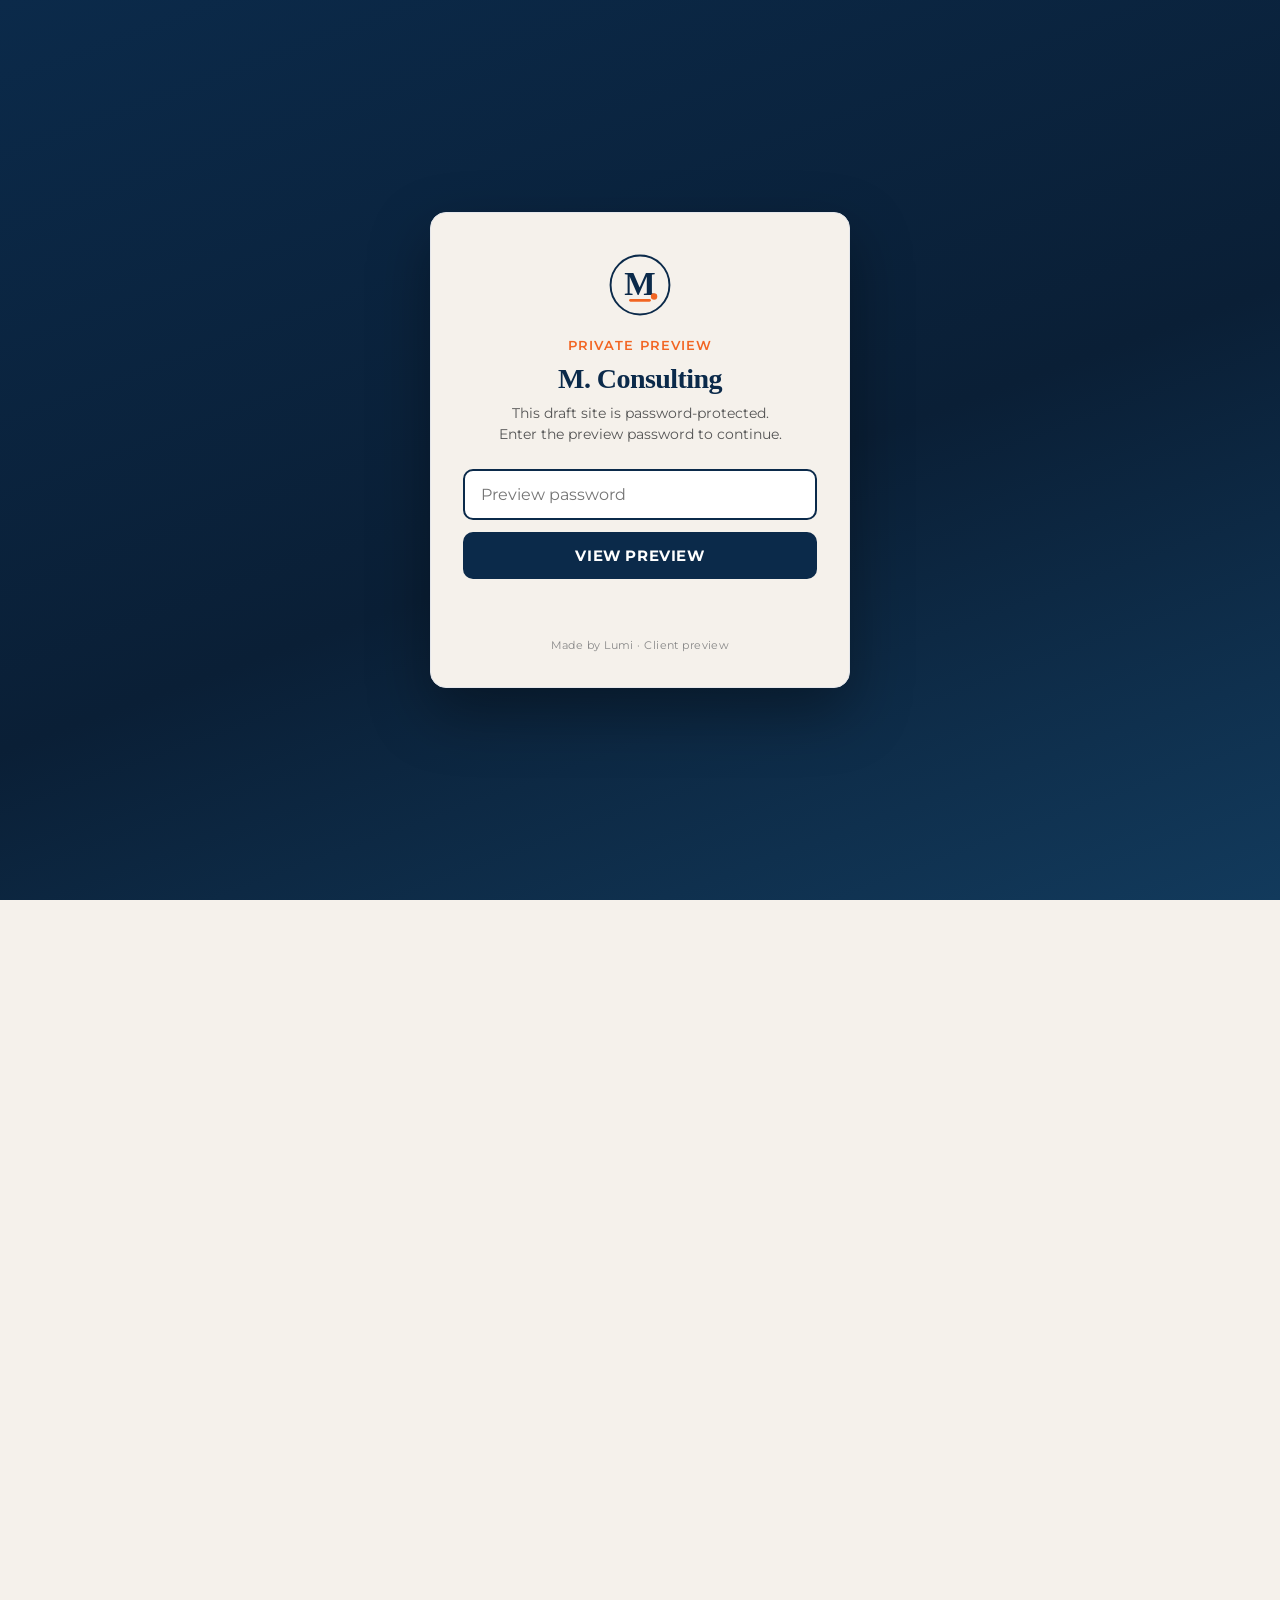
==== commit fe9fa682: "feat: build out full site with Marijke's content New pages: - coaching.html — dedicated Individual C" ====
--- a/about.html
+++ b/about.html
@@ -26,6 +26,8 @@
         <a href="index.html">Home</a>
         <a href="about.html" class="active">About</a>
         <a href="services.html">Services</a>
+        <a href="hr.html">Fractional CHRO</a>
+        <a href="coaching.html">Coaching</a>
         <a href="momentum.html">Approach</a>
         <a href="contact.html">Contact</a>
       </nav>
@@ -40,6 +42,7 @@
     </div>
   </section>
 
+  <!-- Bio -->
   <section>
     <div class="container">
       <div class="bio-section">
@@ -49,17 +52,59 @@
         <div>
           <h2>Marijke Woodruff</h2>
           <p class="positioning"><em>Authentic Leader. Culture Architect. Strategic Growth Partner.</em></p>
-          <p>Marijke Woodruff is an award-winning Chief Human Resources Officer and business executive with more than 20 years of experience helping organizations accelerate growth, navigate transformation, and build high-performing cultures.</p>
-          <p>She partners with executive teams, private equity firms, founders, and Fortune 500 organizations to align people strategy with business strategy — turning organizational change into measurable business results.</p>
-          <p>Marijke has guided organizations through significant transformations and rapid scaling — helping global enterprises and high-growth startups alike turn people strategy into measurable business results, including scaling revenue from <strong>$100M to over $600M</strong>. Recognized as <strong>CHRO of the Year</strong>, she blends strategic foresight with executional discipline, thriving in high-ambiguity, high-impact environments.</p>
-          <p>Her experience spans Fortune 500, growth-stage, healthcare, media, professional services, education, and nonprofit organizations. She is known for combining strategic vision with hands-on execution, partnering with leaders to navigate complexity, build organizational capability, strengthen accountability, and ensure that investments in people translate into measurable business value.</p>
+          <p>Marijke O'Connor Woodruff is an award-winning executive leader, strategic business partner, and trusted advisor with more than 20 years of experience helping organizations accelerate growth, lead transformation, and build high-performing cultures.</p>
+          <p>As the founder of M. Consulting, Marijke believes that people are the greatest catalyst for business success. A business leader first, she partners with CEOs, founders, executive teams, and boards to align people strategy with business strategy — creating organizations that are agile, innovative, and positioned for sustainable growth.</p>
+          <p>Her expertise spans strategic HR leadership, organizational effectiveness, workforce strategy, leadership development, change management, mergers and acquisitions, culture transformation, and HR digital enablement. She is recognized for translating complex business challenges into practical, measurable solutions that improve organizational performance, strengthen leadership capability, and deliver long-term value.</p>
+          <p>Marijke has successfully led organizations through rapid growth, executive transitions, organizational redesign, cultural transformation, and M&A due diligence and post-acquisition integration. She combines operational discipline with strategic vision, helping organizations harmonize people, processes, technology, and culture while ensuring employees remain engaged and aligned throughout periods of change.</p>
+          <p>A strong advocate for leveraging technology and artificial intelligence to enhance — not replace — the human experience, Marijke helps organizations modernize HR, improve decision-making, and create scalable systems that drive productivity and business results.</p>
+        </div>
+      </div>
+    </div>
+  </section>
+
+  <!-- Leadership Highlights -->
+  <section class="section-alt">
+    <div class="container">
+      <div class="section-title">
+        <h2>Leadership Highlights</h2>
+      </div>
+      <div class="highlights-grid">
+        <div class="highlight-card">
+          <div class="hl-icon">🏆</div>
+          <h3>Chief HR Officer of the Year</h3>
+          <p>Cincinnati Business Courier (2020)</p>
+        </div>
+        <div class="highlight-card">
+          <div class="hl-icon">⏳</div>
+          <h3>20+ Years</h3>
+          <p>Executive Leadership Experience</p>
+        </div>
+        <div class="highlight-card">
+          <div class="hl-icon">🏢</div>
+          <h3>Fortune 500 &amp; Growth</h3>
+          <p>Healthcare, Media, Nonprofit, PE-Backed</p>
+        </div>
+        <div class="highlight-card">
+          <div class="hl-icon">❤️</div>
+          <h3>10+ Years Board Service</h3>
+          <p>American Red Cross Board Leadership Award</p>
+        </div>
+        <div class="highlight-card">
+          <div class="hl-icon">🎬</div>
+          <h3>Documentary Producer</h3>
+          <p>Untethered: A Wildly Different Normal</p>
+        </div>
+        <div class="highlight-card">
+          <div class="hl-icon">🎯</div>
+          <h3>Strategic HR • M&amp;A • AI</h3>
+          <p>Organizational Transformation • Leadership Development</p>
         </div>
       </div>
     </div>
   </section>
 
   <!-- Core Expertise -->
-  <section class="section-alt">
+  <section>
     <div class="container">
       <div class="section-title">
         <h2>Core Expertise</h2>
@@ -89,64 +134,27 @@
     </div>
   </section>
 
-  <!-- What Makes Her Different -->
-  <section>
+  <!-- Community & Purpose -->
+  <section class="section-alt">
     <div class="container">
       <div class="section-title">
-        <h2>What Makes Marijke Different</h2>
-        <p>Her approach goes beyond traditional HR consulting. She works at the intersection of business strategy, organizational transformation, operational excellence, and people leadership.</p>
+        <h2>Community &amp; Purpose</h2>
       </div>
-      <div class="differentiators">
-        <div class="differentiator">
-          <h3>Business-First</h3>
-          <p>People strategies begin with the organization's priorities, customers, and growth goals — not HR processes.</p>
-        </div>
-        <div class="differentiator">
-          <h3>Strategic &amp; Actionable</h3>
-          <p>Recommendations are translated into practical roadmaps, tools, and clear ownership — not just PowerPoint decks.</p>
-        </div>
-        <div class="differentiator">
-          <h3>Embedded &amp; Collaborative</h3>
-          <p>She works as an extension of the executive and leadership team — not as an outside consultant.</p>
-        </div>
-        <div class="differentiator">
-          <h3>Human-Centered</h3>
-          <p>Change is operationalized with attention to leadership, communication, capability, and employee experience.</p>
-        </div>
-        <div class="differentiator">
-          <h3>Outcome-Focused</h3>
-          <p>Success is measured through business performance, adoption, organizational capability, and ROI.</p>
-        </div>
+      <div class="coaching-intro" style="margin-bottom:0;">
+        <p>Beyond the boardroom, Marijke is deeply committed to servant leadership and community engagement. She served for more than a decade on the <strong>American Red Cross Board of Directors</strong>, where she received a <strong>Leadership Award</strong> in recognition of her service and impact. She is also an active volunteer and committee member for <strong>Croquet for a Cure</strong>, supporting Alzheimer's research and care initiatives.</p>
+        <p style="margin-top:16px;">Marijke is passionate about the power of storytelling to inspire change. She serves as a producer of the documentary <em>Untethered: A Wildly Different Normal</em>, a film that explores connection, resilience, intentional living, and redefining success through a more meaningful lens.</p>
+        <p style="margin-top:16px;">She earned her <strong>Bachelor of Science in Communication</strong> from Bradley University, where she was a four-time National Speech Champion. She graduated high school from The Academy of the Holy Names in Tampa, Florida, where she was inspired to live their motto, <em>"Esse Quam Videri"</em> — to be, rather than to seem.</p>
+        <p style="margin-top:16px;">Above all, Marijke is a wife, mother, sister, mentor, and lifelong learner. She finds inspiration through yoga, gardening, photography, travel, and exploring new cultures — experiences that continue to shape her perspective as both a leader and a human being.</p>
       </div>
     </div>
   </section>
 
-  <!-- Industry Experience -->
-  <section class="section-alt">
-    <div class="container">
-      <div class="section-title">
-        <h2>Industry Experience</h2>
-      </div>
-      <div class="industry-tags">
-        <span class="tag">Consumer Products</span>
-        <span class="tag">Healthcare</span>
-        <span class="tag">Manufacturing</span>
-        <span class="tag">Professional Services</span>
-        <span class="tag">Advertising &amp; Media</span>
-        <span class="tag">Private Equity</span>
-        <span class="tag">Education</span>
-        <span class="tag">Nonprofit Organizations</span>
-        <span class="tag">Growth-Stage Companies</span>
-        <span class="tag">Fortune 500</span>
-      </div>
-    </div>
-  </section>
-
+  <!-- Purpose Statement -->
   <section class="section-dark cta-banner">
     <div class="container">
-      <h2>Let's Build Momentum Together</h2>
-      <p>Whether you need a Fractional CHRO, M&A integration support, or a strategic partner for your next transformation.</p>
-       <a href="contact.html" class="btn btn-accent">Schedule a Conversation</a>
+      <h2>Purpose</h2>
+      <p style="max-width:700px;">Marijke's purpose is to help organizations and leaders build momentum — unlocking the full potential of their people, strengthening leadership, and creating cultures where innovation, collaboration, and performance thrive. Guided by curiosity, inspired by possibility, and grounded in authentic relationships, she helps organizations navigate change with confidence while turning bold ideas into sustainable results.</p>
+      <a href="contact.html" class="btn btn-primary">Let's Build Momentum Together</a>
     </div>
   </section>
 
@@ -156,6 +164,8 @@
         <li><a href="index.html">Home</a></li>
         <li><a href="about.html">About</a></li>
         <li><a href="services.html">Services</a></li>
+        <li><a href="hr.html">Fractional CHRO</a></li>
+        <li><a href="coaching.html">Coaching</a></li>
         <li><a href="momentum.html">Approach</a></li>
         <li><a href="contact.html">Contact</a></li>
       </ul>
--- a/assets/css/style.css
+++ b/assets/css/style.css
@@ -777,3 +777,319 @@
   .hero-actions { flex-direction: column; align-items: center; }
   .btn { width: 100%; max-width: 280px; }
 }
+
+/* ===== Coaching Page ===== */
+.coaching-intro {
+  max-width: 800px;
+  margin: 0 auto 48px;
+  text-align: center;
+  font-size: 16px;
+  line-height: 1.7;
+}
+.coaching-intro em { color: var(--orange); font-style: italic; }
+
+.focus-grid {
+  display: grid;
+  grid-template-columns: repeat(2, 1fr);
+  gap: 24px;
+}
+.focus-card {
+  background: var(--white);
+  border: 1px solid var(--gray);
+  border-left: 4px solid var(--orange);
+  padding: 28px;
+  border-radius: 4px;
+}
+.focus-card h3 {
+  font-family: 'Playfair Display', serif;
+  font-size: 20px;
+  color: var(--navy);
+  margin-bottom: 8px;
+}
+.focus-card p { font-size: 14px; color: var(--charcoal); opacity: 0.85; margin-bottom: 0; }
+.focus-card ul { margin: 12px 0 0; padding-left: 18px; font-size: 14px; color: var(--charcoal); }
+.focus-card li { margin-bottom: 4px; }
+
+.coaching-options {
+  display: grid;
+  grid-template-columns: repeat(3, 1fr);
+  gap: 20px;
+}
+.coaching-option {
+  background: var(--white);
+  border: 1px solid var(--gray);
+  padding: 24px;
+  text-align: center;
+  border-radius: 4px;
+}
+.coaching-option h3 {
+  font-family: 'Montserrat', sans-serif;
+  font-size: 12px;
+  font-weight: 700;
+  text-transform: uppercase;
+  letter-spacing: 0.1em;
+  color: var(--navy);
+  margin-bottom: 6px;
+}
+.coaching-option p { font-size: 13px; margin: 0; color: var(--charcoal); opacity: 0.8; }
+
+.who-box {
+  background: var(--white);
+  border: 1px solid var(--gray);
+  border-radius: 8px;
+  padding: 32px;
+  margin-bottom: 20px;
+}
+.who-box h3 {
+  font-family: 'Playfair Display', serif;
+  font-size: 22px;
+  color: var(--navy);
+  margin-bottom: 16px;
+}
+.who-box ul { padding-left: 20px; font-size: 14px; color: var(--charcoal); }
+.who-box li { margin-bottom: 6px; }
+.who-box p { font-size: 14px; color: var(--charcoal); }
+
+/* ===== Campus to Career ===== */
+.program-header {
+  text-align: center;
+  margin-bottom: 48px;
+}
+.program-header .price {
+  font-family: 'Playfair Display', serif;
+  font-size: 36px;
+  color: var(--orange);
+  font-weight: 700;
+  margin: 12px 0 4px;
+}
+.program-header .price-sub {
+  font-size: 13px;
+  color: var(--charcoal);
+  opacity: 0.7;
+  text-transform: uppercase;
+  letter-spacing: 0.08em;
+}
+.session-grid {
+  display: grid;
+  grid-template-columns: repeat(3, 1fr);
+  gap: 20px;
+}
+.session-card {
+  background: var(--white);
+  border: 1px solid var(--gray);
+  border-top: 4px solid var(--navy);
+  padding: 24px;
+  border-radius: 4px;
+}
+.session-card .session-num {
+  font-family: 'Montserrat', sans-serif;
+  font-size: 11px;
+  font-weight: 700;
+  text-transform: uppercase;
+  letter-spacing: 0.12em;
+  color: var(--orange);
+  margin-bottom: 8px;
+}
+.session-card h3 {
+  font-family: 'Playfair Display', serif;
+  font-size: 18px;
+  color: var(--navy);
+  margin-bottom: 10px;
+}
+.session-card ul { padding-left: 16px; font-size: 13px; color: var(--charcoal); }
+.session-card li { margin-bottom: 4px; }
+
+.roi-grid {
+  display: grid;
+  grid-template-columns: repeat(3, 1fr);
+  gap: 20px;
+}
+.roi-item {
+  text-align: center;
+  padding: 20px;
+}
+.roi-item h3 {
+  font-family: 'Montserrat', sans-serif;
+  font-size: 12px;
+  font-weight: 700;
+  text-transform: uppercase;
+  letter-spacing: 0.08em;
+  color: var(--navy);
+  margin-bottom: 8px;
+}
+.roi-item p { font-size: 13px; margin: 0; color: var(--charcoal); opacity: 0.8; }
+
+/* ===== Leadership Highlights ===== */
+.highlights-grid {
+  display: grid;
+  grid-template-columns: repeat(3, 1fr);
+  gap: 20px;
+}
+.highlight-card {
+  background: var(--white);
+  border: 1px solid var(--gray);
+  padding: 28px 20px;
+  text-align: center;
+  border-radius: 4px;
+}
+.highlight-card .hl-icon {
+  font-size: 28px;
+  margin-bottom: 12px;
+  color: var(--orange);
+}
+.highlight-card h3 {
+  font-family: 'Montserrat', sans-serif;
+  font-size: 11px;
+  font-weight: 700;
+  text-transform: uppercase;
+  letter-spacing: 0.08em;
+  color: var(--navy);
+  margin-bottom: 6px;
+}
+.highlight-card p { font-size: 13px; margin: 0; color: var(--charcoal); opacity: 0.8; }
+
+/* ===== Who We Serve ===== */
+.serve-grid {
+  display: grid;
+  grid-template-columns: repeat(2, 1fr);
+  gap: 20px;
+}
+.serve-card {
+  background: var(--white);
+  border: 1px solid var(--gray);
+  padding: 28px;
+  border-radius: 4px;
+  text-align: center;
+}
+.serve-card h3 {
+  font-family: 'Playfair Display', serif;
+  font-size: 20px;
+  color: var(--navy);
+  margin-bottom: 8px;
+}
+.serve-card p { font-size: 14px; margin: 0; color: var(--charcoal); opacity: 0.85; }
+
+/* ===== Business Outcomes ===== */
+.outcomes-metrics {
+  display: grid;
+  grid-template-columns: repeat(4, 1fr);
+  gap: 20px;
+}
+.metric-card {
+  text-align: center;
+  padding: 24px 16px;
+}
+.metric-card .metric-num {
+  font-family: 'Playfair Display', serif;
+  font-size: 36px;
+  font-weight: 700;
+  color: var(--orange);
+  line-height: 1;
+  margin-bottom: 8px;
+}
+.metric-card .metric-label {
+  font-size: 11px;
+  font-weight: 700;
+  text-transform: uppercase;
+  letter-spacing: 0.08em;
+  color: var(--navy);
+}
+
+/* ===== Fractional HR Services Page ===== */
+.fractional-hero {
+  background: var(--navy);
+  padding: 72px 0;
+  text-align: center;
+  color: var(--white);
+}
+.fractional-hero h1 { color: var(--white); font-size: 40px; margin-bottom: 12px; }
+.fractional-hero p { color: rgba(255,255,255,0.85); max-width: 700px; margin: 0 auto; font-size: 15px; }
+
+.service-block {
+  background: var(--white);
+  border: 1px solid var(--gray);
+  border-left: 4px solid var(--orange);
+  padding: 28px;
+  margin-bottom: 20px;
+  border-radius: 4px;
+}
+.service-block h3 {
+  font-family: 'Playfair Display', serif;
+  font-size: 20px;
+  color: var(--navy);
+  margin-bottom: 10px;
+}
+.service-block p { font-size: 14px; color: var(--charcoal); margin-bottom: 12px; }
+.service-block ul { padding-left: 18px; font-size: 14px; color: var(--charcoal); }
+.service-block li { margin-bottom: 4px; }
+
+.engagement-grid {
+  display: grid;
+  grid-template-columns: repeat(3, 1fr);
+  gap: 20px;
+}
+.engagement-card {
+  background: var(--white);
+  border: 1px solid var(--gray);
+  padding: 28px;
+  text-align: center;
+  border-radius: 4px;
+}
+.engagement-card h3 {
+  font-family: 'Playfair Display', serif;
+  font-size: 20px;
+  color: var(--navy);
+  margin-bottom: 8px;
+}
+.engagement-card p { font-size: 14px; margin: 0; color: var(--charcoal); opacity: 0.85; }
+
+/* ===== Method Section ===== */
+.method-grid {
+  display: grid;
+  grid-template-columns: repeat(4, 1fr);
+  gap: 20px;
+}
+.method-step {
+  text-align: center;
+  padding: 24px 16px;
+}
+.method-step .method-num {
+  width: 44px;
+  height: 44px;
+  margin: 0 auto 16px;
+  background: var(--orange);
+  color: var(--white);
+  border-radius: 50%;
+  display: inline-flex;
+  align-items: center;
+  justify-content: center;
+  font-family: 'Montserrat', sans-serif;
+  font-size: 16px;
+  font-weight: 700;
+}
+.method-step h3 {
+  font-family: 'Montserrat', sans-serif;
+  font-size: 12px;
+  font-weight: 700;
+  text-transform: uppercase;
+  letter-spacing: 0.1em;
+  color: var(--navy);
+  margin-bottom: 8px;
+}
+.method-step p { font-size: 14px; margin: 0; color: var(--charcoal); opacity: 0.85; }
+
+@media (max-width: 1024px) {
+  .focus-grid { grid-template-columns: 1fr; }
+  .coaching-options { grid-template-columns: 1fr; }
+  .session-grid { grid-template-columns: 1fr; }
+  .roi-grid { grid-template-columns: 1fr; }
+  .highlights-grid { grid-template-columns: 1fr; }
+  .serve-grid { grid-template-columns: 1fr; }
+  .outcomes-metrics { grid-template-columns: repeat(2, 1fr); }
+  .engagement-grid { grid-template-columns: 1fr; }
+  .method-grid { grid-template-columns: repeat(2, 1fr); }
+}
+@media (max-width: 768px) {
+  .outcomes-metrics { grid-template-columns: 1fr; }
+  .method-grid { grid-template-columns: 1fr; }
+}
